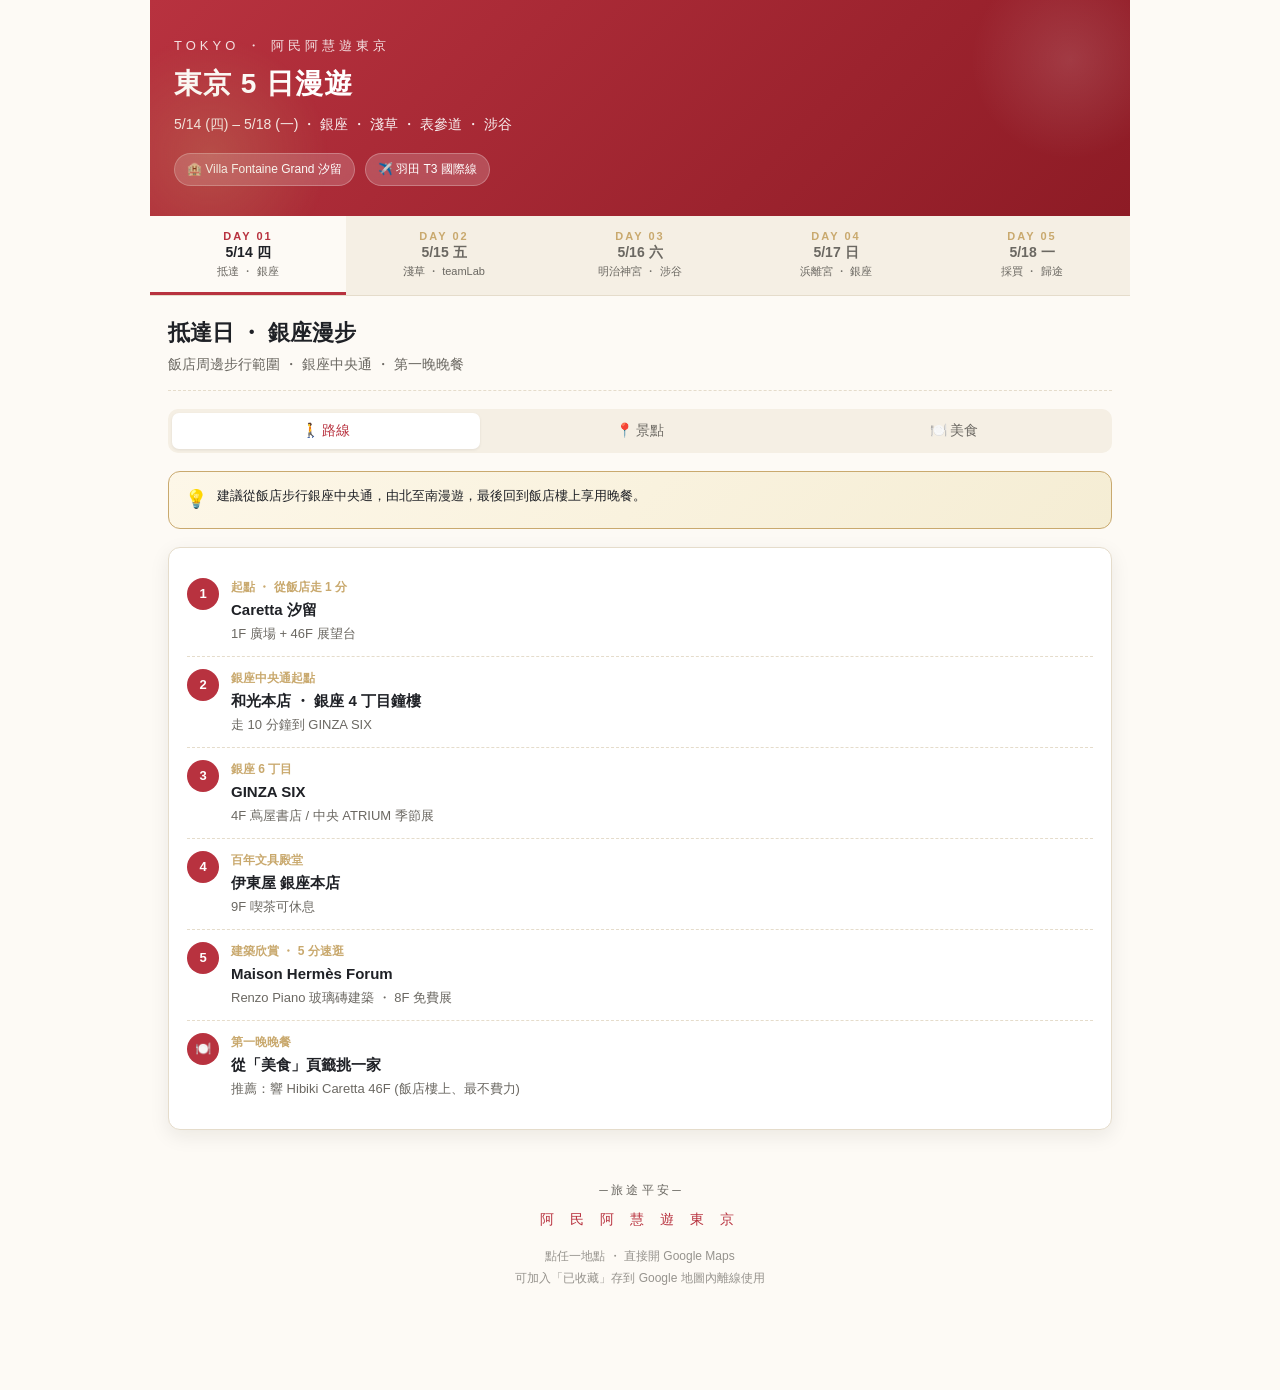
==== japan-trip/index.html @ 30ee436d "Add interactive Japan trip itinerary page Single-file HTML page for the 5/14–5/18 Tokyo trip: - Top-" ====
<!DOCTYPE html>
<html lang="zh-Hant">
<head>
<meta charset="UTF-8">
<meta name="viewport" content="width=device-width, initial-scale=1.0, viewport-fit=cover">
<meta name="theme-color" content="#b8323f">
<title>東京 5 日 ・ 阿民阿慧遊東京 (5/14 – 5/18)</title>
<style>
  :root {
    --red: #b8323f;
    --red-dark: #8d1b25;
    --gold: #c9a96e;
    --ink: #1f2126;
    --paper: #fdfaf5;
    --paper-2: #f5efe4;
    --line: #e5dccb;
    --muted: #6b6862;
    --shadow: 0 6px 20px rgba(30, 20, 10, 0.08);
    --shadow-hover: 0 12px 28px rgba(30, 20, 10, 0.14);
  }
  * { box-sizing: border-box; margin: 0; padding: 0; }
  html, body {
    font-family: -apple-system, BlinkMacSystemFont, "Noto Sans TC", "PingFang TC", "Microsoft JhengHei", sans-serif;
    background: var(--paper);
    color: var(--ink);
    line-height: 1.55;
    -webkit-font-smoothing: antialiased;
  }
  body {
    max-width: 980px;
    margin: 0 auto;
    padding-bottom: 80px;
  }

  /* ─── Hero ─── */
  .hero {
    background: linear-gradient(135deg, #b8323f 0%, #8d1b25 100%);
    color: white;
    padding: 36px 24px 30px;
    position: relative;
    overflow: hidden;
  }
  .hero::before {
    content: "";
    position: absolute;
    right: -40px; top: -40px;
    width: 200px; height: 200px;
    background: radial-gradient(circle, rgba(255,255,255,0.12), transparent 70%);
    border-radius: 50%;
  }
  .hero::after {
    content: "";
    position: absolute;
    left: -60px; bottom: -60px;
    width: 240px; height: 240px;
    background: radial-gradient(circle, rgba(201,169,110,0.25), transparent 70%);
    border-radius: 50%;
  }
  .hero-kicker {
    font-size: 13px;
    letter-spacing: 4px;
    opacity: 0.85;
    margin-bottom: 6px;
  }
  .hero h1 {
    font-size: 28px;
    font-weight: 700;
    letter-spacing: 1px;
    margin-bottom: 8px;
    position: relative;
  }
  .hero-sub {
    opacity: 0.92;
    font-size: 14px;
    position: relative;
  }
  .hero-meta {
    margin-top: 18px;
    display: flex;
    gap: 10px;
    flex-wrap: wrap;
    position: relative;
  }
  .hero-chip {
    background: rgba(255,255,255,0.18);
    backdrop-filter: blur(6px);
    border: 1px solid rgba(255,255,255,0.25);
    padding: 6px 12px;
    border-radius: 20px;
    font-size: 12px;
    display: inline-flex;
    align-items: center;
    gap: 6px;
    color: white;
    text-decoration: none;
    transition: background 0.2s;
  }
  .hero-chip:hover { background: rgba(255,255,255,0.28); }

  /* ─── Day tabs ─── */
  .day-tabs {
    display: flex;
    overflow-x: auto;
    background: var(--paper-2);
    border-bottom: 1px solid var(--line);
    position: sticky;
    top: 0;
    z-index: 50;
    scrollbar-width: none;
  }
  .day-tabs::-webkit-scrollbar { display: none; }
  .day-tab {
    flex: 1;
    min-width: 110px;
    padding: 14px 10px;
    background: transparent;
    border: none;
    border-bottom: 3px solid transparent;
    cursor: pointer;
    text-align: center;
    transition: background 0.15s;
    font-family: inherit;
    color: var(--muted);
  }
  .day-tab:hover { background: rgba(184, 50, 63, 0.05); }
  .day-tab.active {
    border-bottom-color: var(--red);
    background: var(--paper);
    color: var(--ink);
  }
  .day-tab-num {
    font-size: 11px;
    letter-spacing: 2px;
    color: var(--gold);
    font-weight: 600;
    margin-bottom: 2px;
  }
  .day-tab.active .day-tab-num { color: var(--red); }
  .day-tab-date {
    font-size: 14px;
    font-weight: 600;
    margin-bottom: 2px;
  }
  .day-tab-title {
    font-size: 11px;
    color: var(--muted);
    line-height: 1.3;
  }

  /* ─── Day panel ─── */
  .day-panel { display: none; padding: 20px 18px; }
  .day-panel.active { display: block; animation: fadeIn 0.3s ease; }
  @keyframes fadeIn { from { opacity: 0; transform: translateY(6px);} to { opacity: 1; transform: translateY(0);} }

  .day-header {
    margin-bottom: 18px;
    padding-bottom: 14px;
    border-bottom: 1px dashed var(--line);
  }
  .day-header h2 {
    font-size: 22px;
    margin-bottom: 4px;
  }
  .day-header-sub {
    color: var(--muted);
    font-size: 14px;
  }

  /* ─── Sub-tabs (category) ─── */
  .cat-tabs {
    display: flex;
    gap: 6px;
    margin-bottom: 18px;
    background: var(--paper-2);
    padding: 4px;
    border-radius: 10px;
  }
  .cat-tab {
    flex: 1;
    padding: 9px 8px;
    border: none;
    background: transparent;
    cursor: pointer;
    border-radius: 7px;
    font-family: inherit;
    font-size: 14px;
    font-weight: 500;
    color: var(--muted);
    transition: all 0.15s;
  }
  .cat-tab.active {
    background: white;
    color: var(--red);
    box-shadow: 0 1px 3px rgba(0,0,0,0.08);
  }
  .cat-panel { display: none; }
  .cat-panel.active { display: block; }

  /* ─── Cards grid ─── */
  .cards {
    display: grid;
    grid-template-columns: repeat(auto-fill, minmax(220px, 1fr));
    gap: 14px;
  }
  .card {
    background: white;
    border-radius: 12px;
    overflow: hidden;
    box-shadow: var(--shadow);
    text-decoration: none;
    color: inherit;
    display: flex;
    flex-direction: column;
    transition: transform 0.2s, box-shadow 0.2s;
    cursor: pointer;
    border: 1px solid var(--line);
  }
  .card:hover {
    transform: translateY(-3px);
    box-shadow: var(--shadow-hover);
  }
  .card-image {
    position: relative;
    height: 130px;
    display: flex;
    align-items: center;
    justify-content: center;
    overflow: hidden;
  }
  .card-image img {
    width: 100%;
    height: 100%;
    object-fit: cover;
    display: block;
  }
  .card-image .placeholder {
    position: absolute;
    inset: 0;
    display: flex;
    align-items: center;
    justify-content: center;
    font-size: 54px;
  }
  .card-emoji-overlay {
    position: absolute;
    top: 8px;
    right: 8px;
    background: rgba(255,255,255,0.9);
    backdrop-filter: blur(6px);
    border-radius: 999px;
    padding: 3px 9px;
    font-size: 11px;
    font-weight: 600;
    color: var(--ink);
    z-index: 2;
  }
  .card-body {
    padding: 12px 14px 14px;
    flex: 1;
    display: flex;
    flex-direction: column;
  }
  .card-title {
    font-size: 15px;
    font-weight: 600;
    margin-bottom: 4px;
    color: var(--ink);
    line-height: 1.35;
  }
  .card-desc {
    font-size: 12px;
    color: var(--muted);
    line-height: 1.45;
    flex: 1;
  }
  .card-meta {
    margin-top: 10px;
    display: flex;
    justify-content: space-between;
    align-items: center;
    font-size: 11px;
    color: var(--gold);
    font-weight: 600;
  }
  .card-price { color: var(--red); }
  .card-link {
    font-size: 11px;
    color: var(--muted);
  }

  /* gradient backgrounds for different types */
  .bg-shrine    { background: linear-gradient(135deg, #d99696, #b8323f); }
  .bg-shopping  { background: linear-gradient(135deg, #e8c8a0, #c9a96e); }
  .bg-view      { background: linear-gradient(135deg, #91b4d2, #5c7b9f); }
  .bg-art       { background: linear-gradient(135deg, #b8a5d2, #7c5fa5); }
  .bg-garden    { background: linear-gradient(135deg, #b3d49a, #6c9c4f); }
  .bg-sushi     { background: linear-gradient(135deg, #f5b8b8, #d96a6a); }
  .bg-yakiniku  { background: linear-gradient(135deg, #d49a7a, #a8593a); }
  .bg-noodle    { background: linear-gradient(135deg, #f0c870, #d39830); }
  .bg-dessert   { background: linear-gradient(135deg, #f5c6d8, #de6e92); }
  .bg-teppan    { background: linear-gradient(135deg, #b39884, #6e4d35); }
  .bg-tonkatsu  { background: linear-gradient(135deg, #e8c8a0, #b07d4a); }
  .bg-tendon    { background: linear-gradient(135deg, #f0c878, #c98a3a); }
  .bg-unagi     { background: linear-gradient(135deg, #d4a574, #8a5a2c); }
  .bg-yoshoku   { background: linear-gradient(135deg, #f0bfa0, #c98562); }
  .bg-station   { background: linear-gradient(135deg, #9fb8d4, #4c6d96); }
  .bg-watch     { background: linear-gradient(135deg, #d4d4d4, #888888); }
  .bg-default   { background: linear-gradient(135deg, #d4c4a8, #8a7a5a); }

  /* ─── Route timeline ─── */
  .route {
    background: white;
    border-radius: 12px;
    padding: 18px;
    border: 1px solid var(--line);
    box-shadow: var(--shadow);
  }
  .route-item {
    display: flex;
    gap: 12px;
    padding: 12px 0;
    border-bottom: 1px dashed var(--line);
  }
  .route-item:last-child { border-bottom: none; }
  .route-dot {
    flex-shrink: 0;
    width: 32px;
    height: 32px;
    background: var(--red);
    color: white;
    border-radius: 50%;
    display: flex;
    align-items: center;
    justify-content: center;
    font-weight: 600;
    font-size: 13px;
  }
  .route-content { flex: 1; }
  .route-time {
    font-size: 12px;
    color: var(--gold);
    font-weight: 600;
    margin-bottom: 2px;
  }
  .route-title {
    font-size: 15px;
    font-weight: 600;
    margin-bottom: 2px;
  }
  .route-desc {
    font-size: 13px;
    color: var(--muted);
  }
  .route-title a { color: var(--ink); text-decoration: none; }
  .route-title a:hover { color: var(--red); }

  /* ─── Info banner ─── */
  .info-banner {
    background: linear-gradient(135deg, #fdf7e8, #f5edd4);
    border: 1px solid var(--gold);
    border-radius: 12px;
    padding: 14px 16px;
    margin-bottom: 18px;
    font-size: 13px;
    color: var(--ink);
    display: flex;
    gap: 10px;
    align-items: flex-start;
  }
  .info-banner-icon {
    font-size: 18px;
    flex-shrink: 0;
  }
  .info-banner strong { color: var(--red-dark); }

  /* ─── Section heading ─── */
  .section-heading {
    font-size: 16px;
    color: var(--muted);
    margin-bottom: 12px;
    margin-top: 18px;
    padding-left: 10px;
    border-left: 3px solid var(--gold);
  }
  .section-heading:first-child { margin-top: 0; }

  /* ─── Footer ─── */
  footer {
    text-align: center;
    padding: 30px 20px 20px;
    color: var(--muted);
    font-size: 12px;
    line-height: 1.8;
  }
  footer .signature {
    color: var(--red);
    font-size: 14px;
    letter-spacing: 6px;
    margin-top: 6px;
  }

  /* ─── Mobile ─── */
  @media (max-width: 480px) {
    .hero { padding: 28px 18px 24px; }
    .hero h1 { font-size: 22px; }
    .day-tab { min-width: 88px; padding: 12px 6px; }
    .day-tab-date { font-size: 13px; }
    .day-tab-title { font-size: 10px; }
    .cards { grid-template-columns: repeat(auto-fill, minmax(155px, 1fr)); gap: 10px; }
    .card-image { height: 100px; }
    .card-image .placeholder { font-size: 40px; }
    .card-body { padding: 10px 12px 12px; }
    .card-title { font-size: 14px; }
    .day-panel { padding: 16px 12px; }
  }
</style>
</head>
<body>

<!-- Hero -->
<header class="hero">
  <div class="hero-kicker">TOKYO ・ 阿民阿慧遊東京</div>
  <h1>東京 5 日漫遊</h1>
  <div class="hero-sub">5/14 (四) – 5/18 (一) ・ 銀座 ・ 淺草 ・ 表參道 ・ 涉谷</div>
  <div class="hero-meta">
    <a class="hero-chip" target="_blank" rel="noopener"
       href="https://www.google.com/maps/search/?api=1&query=Villa+Fontaine+Grand+%E6%9D%B1%E4%BA%AC%E6%B1%90%E7%95%99+%E6%B8%AF%E5%8C%BA%E6%9D%B1%E6%96%B0%E6%A9%8B1-9-2">
      🏨 Villa Fontaine Grand 汐留
    </a>
    <a class="hero-chip" target="_blank" rel="noopener"
       href="https://www.google.com/maps/search/?api=1&query=%E7%BE%BD%E7%94%B0%E7%A9%BA%E6%B8%AF+%E7%AC%AC3%E3%82%BF%E3%83%BC%E3%83%9F%E3%83%8A%E3%83%AB+%E5%9B%BD%E9%9A%9B%E7%B7%9A">
      ✈️ 羽田 T3 國際線
    </a>
  </div>
</header>

<!-- Day Tabs -->
<nav class="day-tabs" role="tablist" id="dayTabs">
  <button class="day-tab active" data-day="1" role="tab">
    <div class="day-tab-num">DAY 01</div>
    <div class="day-tab-date">5/14 四</div>
    <div class="day-tab-title">抵達 ・ 銀座</div>
  </button>
  <button class="day-tab" data-day="2" role="tab">
    <div class="day-tab-num">DAY 02</div>
    <div class="day-tab-date">5/15 五</div>
    <div class="day-tab-title">淺草 ・ teamLab</div>
  </button>
  <button class="day-tab" data-day="3" role="tab">
    <div class="day-tab-num">DAY 03</div>
    <div class="day-tab-date">5/16 六</div>
    <div class="day-tab-title">明治神宮 ・ 涉谷</div>
  </button>
  <button class="day-tab" data-day="4" role="tab">
    <div class="day-tab-num">DAY 04</div>
    <div class="day-tab-date">5/17 日</div>
    <div class="day-tab-title">浜離宮 ・ 銀座</div>
  </button>
  <button class="day-tab" data-day="5" role="tab">
    <div class="day-tab-num">DAY 05</div>
    <div class="day-tab-date">5/18 一</div>
    <div class="day-tab-title">採買 ・ 歸途</div>
  </button>
</nav>

<!-- ═════════════ DAY 1 ═════════════ -->
<section class="day-panel active" data-day="1">
  <div class="day-header">
    <h2>抵達日 ・ 銀座漫步</h2>
    <div class="day-header-sub">飯店周邊步行範圍 ・ 銀座中央通 ・ 第一晚晚餐</div>
  </div>

  <div class="cat-tabs" role="tablist">
    <button class="cat-tab active" data-cat="route">🚶 路線</button>
    <button class="cat-tab" data-cat="spot">📍 景點</button>
    <button class="cat-tab" data-cat="food">🍽️ 美食</button>
  </div>

  <!-- Day 1 Route -->
  <div class="cat-panel active" data-cat="route">
    <div class="info-banner">
      <span class="info-banner-icon">💡</span>
      <div>建議從飯店步行銀座中央通，由北至南漫遊，最後回到飯店樓上享用晚餐。</div>
    </div>
    <div class="route">
      <div class="route-item">
        <div class="route-dot">1</div>
        <div class="route-content">
          <div class="route-time">起點 ・ 從飯店走 1 分</div>
          <div class="route-title"><a target="_blank" href="https://www.google.com/maps/search/?api=1&query=%E3%82%AB%E3%83%AC%E3%83%83%E3%82%BF%E6%B1%90%E7%95%99+Caretta+Shiodome">Caretta 汐留</a></div>
          <div class="route-desc">1F 廣場 + 46F 展望台</div>
        </div>
      </div>
      <div class="route-item">
        <div class="route-dot">2</div>
        <div class="route-content">
          <div class="route-time">銀座中央通起點</div>
          <div class="route-title"><a target="_blank" href="https://www.google.com/maps/search/?api=1&query=%E9%8A%80%E5%BA%A7%E4%B8%AD%E5%A4%AE%E9%80%9A%E3%82%8A+%E5%92%8C%E5%85%89%E6%9C%AC%E5%BA%97">和光本店 ・ 銀座 4 丁目鐘樓</a></div>
          <div class="route-desc">走 10 分鐘到 GINZA SIX</div>
        </div>
      </div>
      <div class="route-item">
        <div class="route-dot">3</div>
        <div class="route-content">
          <div class="route-time">銀座 6 丁目</div>
          <div class="route-title"><a target="_blank" href="https://www.google.com/maps/search/?api=1&query=GINZA+SIX">GINZA SIX</a></div>
          <div class="route-desc">4F 蔦屋書店 / 中央 ATRIUM 季節展</div>
        </div>
      </div>
      <div class="route-item">
        <div class="route-dot">4</div>
        <div class="route-content">
          <div class="route-time">百年文具殿堂</div>
          <div class="route-title"><a target="_blank" href="https://www.google.com/maps/search/?api=1&query=%E4%BC%8A%E6%9D%B1%E5%B1%8B+%E9%8A%80%E5%BA%A7%E6%9C%AC%E5%BA%97+G.Itoya">伊東屋 銀座本店</a></div>
          <div class="route-desc">9F 喫茶可休息</div>
        </div>
      </div>
      <div class="route-item">
        <div class="route-dot">5</div>
        <div class="route-content">
          <div class="route-time">建築欣賞 ・ 5 分速逛</div>
          <div class="route-title"><a target="_blank" href="https://www.google.com/maps/search/?api=1&query=%E9%8A%80%E5%BA%A7+%E3%83%A1%E3%82%BE%E3%83%B3%E3%82%A8%E3%83%AB%E3%83%A1%E3%82%B9">Maison Hermès Forum</a></div>
          <div class="route-desc">Renzo Piano 玻璃磚建築 ・ 8F 免費展</div>
        </div>
      </div>
      <div class="route-item">
        <div class="route-dot">🍽️</div>
        <div class="route-content">
          <div class="route-time">第一晚晚餐</div>
          <div class="route-title">從「美食」頁籤挑一家</div>
          <div class="route-desc">推薦：響 Hibiki Caretta 46F (飯店樓上、最不費力)</div>
        </div>
      </div>
    </div>
  </div>

  <!-- Day 1 Spots -->
  <div class="cat-panel" data-cat="spot">
    <div class="cards">
      <a class="card" target="_blank" rel="noopener" href="https://www.google.com/maps/search/?api=1&query=%E3%82%AB%E3%83%AC%E3%83%83%E3%82%BF%E6%B1%90%E7%95%99+Caretta+Shiodome">
        <div class="card-image bg-view">
          <div class="placeholder">🏙️</div>
          <span class="card-emoji-overlay">展望</span>
        </div>
        <div class="card-body">
          <div class="card-title">Caretta 汐留</div>
          <div class="card-desc">1F 廣場 + 46F 免費展望台，可眺望東京塔、彩虹大橋。</div>
          <div class="card-meta"><span>從飯店走 1 分</span><span class="card-link">看地圖 →</span></div>
        </div>
      </a>
      <a class="card" target="_blank" rel="noopener" href="https://www.google.com/maps/search/?api=1&query=%E9%8A%80%E5%BA%A7%E4%B8%AD%E5%A4%AE%E9%80%9A%E3%82%8A+%E5%92%8C%E5%85%89%E6%9C%AC%E5%BA%97">
        <div class="card-image bg-shopping">
          <div class="placeholder">🕰️</div>
          <span class="card-emoji-overlay">地標</span>
        </div>
        <div class="card-body">
          <div class="card-title">和光本店</div>
          <div class="card-desc">銀座 4 丁目鐘樓，銀座中央通的起點地標。</div>
          <div class="card-meta"><span>銀座中央通起點</span><span class="card-link">看地圖 →</span></div>
        </div>
      </a>
      <a class="card" target="_blank" rel="noopener" href="https://www.google.com/maps/search/?api=1&query=GINZA+SIX">
        <div class="card-image bg-shopping">
          <div class="placeholder">🛍️</div>
          <span class="card-emoji-overlay">百貨</span>
        </div>
        <div class="card-body">
          <div class="card-title">GINZA SIX</div>
          <div class="card-desc">4F 蔦屋書店、中央 ATRIUM 季節裝置藝術。</div>
          <div class="card-meta"><span>銀座 6 丁目</span><span class="card-link">看地圖 →</span></div>
        </div>
      </a>
      <a class="card" target="_blank" rel="noopener" href="https://www.google.com/maps/search/?api=1&query=%E4%BC%8A%E6%9D%B1%E5%B1%8B+%E9%8A%80%E5%BA%A7%E6%9C%AC%E5%BA%97+G.Itoya">
        <div class="card-image bg-art">
          <div class="placeholder">✒️</div>
          <span class="card-emoji-overlay">文具</span>
        </div>
        <div class="card-body">
          <div class="card-title">伊東屋 銀座本店</div>
          <div class="card-desc">百年文具殿堂，9F 喫茶可休息。</div>
          <div class="card-meta"><span>銀座中央通</span><span class="card-link">看地圖 →</span></div>
        </div>
      </a>
      <a class="card" target="_blank" rel="noopener" href="https://www.google.com/maps/search/?api=1&query=%E9%8A%80%E5%BA%A7+%E3%83%A1%E3%82%BE%E3%83%B3%E3%82%A8%E3%83%AB%E3%83%A1%E3%82%B9">
        <div class="card-image bg-art">
          <div class="placeholder">🏛️</div>
          <span class="card-emoji-overlay">建築</span>
        </div>
        <div class="card-body">
          <div class="card-title">Maison Hermès Forum</div>
          <div class="card-desc">Renzo Piano 玻璃磚建築，8F 有免費藝術展。</div>
          <div class="card-meta"><span>5 分速逛</span><span class="card-link">看地圖 →</span></div>
        </div>
      </a>
    </div>
  </div>

  <!-- Day 1 Food -->
  <div class="cat-panel" data-cat="food">
    <div class="info-banner">
      <span class="info-banner-icon">🍴</span>
      <div>第一晚晚餐推薦 ・ 都在飯店步行 10 分鐘內 ・ 久兵衛、うかい亭等高級店建議提前訂位</div>
    </div>
    <div class="cards">
      <a class="card" target="_blank" rel="noopener" href="https://www.google.com/maps/search/?api=1&query=%E9%8A%80%E5%BA%A7+%E4%B9%85%E5%85%B5%E8%A1%9B+%E6%9C%AC%E5%BA%97">
        <div class="card-image bg-sushi">
          <div class="placeholder">🍣</div>
          <span class="card-emoji-overlay">壽司</span>
        </div>
        <div class="card-body">
          <div class="card-title">銀座 久兵衛 本店</div>
          <div class="card-desc">江戶前壽司殿堂，建議訂位。</div>
          <div class="card-meta"><span class="card-price">¥10,000</span><span class="card-link">走 12 分</span></div>
        </div>
      </a>
      <a class="card" target="_blank" rel="noopener" href="https://www.google.com/maps/search/?api=1&query=%E7%85%89%E7%93%A6%E4%BA%AD+%E9%8A%80%E5%BA%A7">
        <div class="card-image bg-yoshoku">
          <div class="placeholder">🍳</div>
          <span class="card-emoji-overlay">洋食</span>
        </div>
        <div class="card-body">
          <div class="card-title">煉瓦亭</div>
          <div class="card-desc">1895 創業，蛋包飯元祖店。</div>
          <div class="card-meta"><span class="card-price">¥2,500</span><span class="card-link">走 12 分</span></div>
        </div>
      </a>
      <a class="card" target="_blank" rel="noopener" href="https://www.google.com/maps/search/?api=1&query=%E8%B3%87%E7%94%9F%E5%A0%82%E3%83%91%E3%83%BC%E3%83%A9%E3%83%BC+%E9%8A%80%E5%BA%A7%E6%9C%AC%E5%BA%97">
        <div class="card-image bg-yoshoku">
          <div class="placeholder">🍛</div>
          <span class="card-emoji-overlay">洋食</span>
        </div>
        <div class="card-body">
          <div class="card-title">資生堂 Parlour 銀座本店</div>
          <div class="card-desc">老舗洋食 ・ 蛋包飯、咖哩飯。</div>
          <div class="card-meta"><span class="card-price">¥4,000</span><span class="card-link">走 10 分</span></div>
        </div>
      </a>
      <a class="card" target="_blank" rel="noopener" href="https://www.google.com/maps/search/?api=1&query=%E9%8A%80%E5%BA%A7+%E9%B0%BB+%E3%81%AF%E3%81%97%E6%9C%AC">
        <div class="card-image bg-unagi">
          <div class="placeholder">🍱</div>
          <span class="card-emoji-overlay">鰻魚</span>
        </div>
        <div class="card-body">
          <div class="card-title">銀座 鰻 はし本</div>
          <div class="card-desc">鰻魚飯老店。</div>
          <div class="card-meta"><span class="card-price">¥4,500</span><span class="card-link">走 10 分</span></div>
        </div>
      </a>
      <a class="card" target="_blank" rel="noopener" href="https://www.google.com/maps/search/?api=1&query=%E9%9F%BF+%E3%82%AB%E3%83%AC%E3%83%83%E3%82%BF%E6%B1%90%E7%95%99+Hibiki+Caretta">
        <div class="card-image bg-view">
          <div class="placeholder">🌆</div>
          <span class="card-emoji-overlay">景觀</span>
        </div>
        <div class="card-body">
          <div class="card-title">響 Hibiki Caretta 46F</div>
          <div class="card-desc">東京塔景觀和食 ・ 飯店樓上，最不費力。</div>
          <div class="card-meta"><span class="card-price">¥4,500</span><span class="card-link">飯店樓上</span></div>
        </div>
      </a>
    </div>
  </div>
</section>

<!-- ═════════════ DAY 2 ═════════════ -->
<section class="day-panel" data-day="2">
  <div class="day-header">
    <h2>淺草寺 + 三社祭大行列 + teamLab</h2>
    <div class="day-header-sub">上午淺草 ・ 13:00–15:30 三社祭 ・ 18:30 teamLab Planets</div>
  </div>

  <div class="cat-tabs" role="tablist">
    <button class="cat-tab active" data-cat="route">🚶 路線</button>
    <button class="cat-tab" data-cat="spot">📍 景點</button>
    <button class="cat-tab" data-cat="food">🍽️ 美食</button>
  </div>

  <div class="cat-panel active" data-cat="route">
    <div class="info-banner">
      <span class="info-banner-icon">🎌</span>
      <div><strong>三社祭時程：</strong>13:00 起點浅草見附跡 → 13:30 雷門 → 15:30 本堂前抵達儀式。請先卡好位置！</div>
    </div>
    <div class="route">
      <div class="route-item"><div class="route-dot">上</div><div class="route-content">
        <div class="route-time">上午 ・ 淺草站走 5 分</div>
        <div class="route-title"><a target="_blank" href="https://www.google.com/maps/search/?api=1&query=%E9%9B%B7%E9%96%80+%E6%B5%85%E8%8D%89">雷門</a> → <a target="_blank" href="https://www.google.com/maps/search/?api=1&query=%E4%BB%B2%E8%A6%8B%E4%B8%96%E9%80%9A+%E6%B5%85%E8%8D%89">仲見世通</a> → <a target="_blank" href="https://www.google.com/maps/search/?api=1&query=%E6%B5%85%E8%8D%89%E5%AF%BA+%E6%9C%AC%E5%A0%82">淺草寺 本堂</a> → <a target="_blank" href="https://www.google.com/maps/search/?api=1&query=%E6%B5%85%E8%8D%89%E7%A5%9E%E7%A4%BE+%E4%B8%89%E7%A4%BE%E6%A7%98">浅草神社</a></div>
        <div class="route-desc">參道商店街 250m，628 年創建的淺草寺。</div>
      </div></div>
      <div class="route-item"><div class="route-dot">午</div><div class="route-content">
        <div class="route-time">12:00 ・ 淺草老舖午餐</div>
        <div class="route-title">挑一家淺草老店</div>
        <div class="route-desc">大黒家天麩羅 / 駒形どぜう / 淺草今半 別館 (見「美食」頁籤)</div>
      </div></div>
      <div class="route-item"><div class="route-dot">13</div><div class="route-content">
        <div class="route-time">13:00 大行列出發</div>
        <div class="route-title"><a target="_blank" href="https://www.google.com/maps/search/?api=1&query=%E6%B5%85%E8%8D%89%E8%A6%8B%E9%99%84%E8%B7%A1+%E5%8F%B0%E6%9D%B1%E5%8C%BA">浅草見附跡 (起點)</a></div>
        <div class="route-desc">13:30 約經過雷門 (最佳觀賞點 1)</div>
      </div></div>
      <div class="route-item"><div class="route-dot">15</div><div class="route-content">
        <div class="route-time">15:30 抵達儀式</div>
        <div class="route-title"><a target="_blank" href="https://www.google.com/maps/search/?api=1&query=%E6%B5%85%E8%8D%89%E5%AF%BA+%E6%9C%AC%E5%A0%82%E5%89%8D">本堂前 (最佳觀賞點 2)</a></div>
        <div class="route-desc">行列到達淺草寺本堂前的儀式。</div>
      </div></div>
      <div class="route-item"><div class="route-dot">夜</div><div class="route-content">
        <div class="route-time">晚上 ・ 飯店走 3 分</div>
        <div class="route-title"><a target="_blank" href="https://www.google.com/maps/search/?api=1&query=%E3%82%86%E3%82%8A%E3%81%8B%E3%82%82%E3%82%81+%E6%B1%90%E7%95%99%E9%A7%85">ゆりかもめ汐留駅</a> → <a target="_blank" href="https://www.google.com/maps/search/?api=1&query=teamLab+Planets+TOKYO+%E8%B1%8A%E6%B4%B2">teamLab Planets TOKYO</a></div>
        <div class="route-desc">18:30 入場 ・ 新豊洲駅 1 分</div>
      </div></div>
    </div>
  </div>

  <div class="cat-panel" data-cat="spot">
    <div class="cards">
      <a class="card" target="_blank" rel="noopener" href="https://www.google.com/maps/search/?api=1&query=%E9%9B%B7%E9%96%80+%E6%B5%85%E8%8D%89">
        <div class="card-image bg-shrine"><div class="placeholder">⛩️</div><span class="card-emoji-overlay">地標</span></div>
        <div class="card-body">
          <div class="card-title">雷門</div>
          <div class="card-desc">淺草地標、三社祭大行列必經點。</div>
          <div class="card-meta"><span>淺草站 5 分</span><span class="card-link">看地圖 →</span></div>
        </div>
      </a>
      <a class="card" target="_blank" rel="noopener" href="https://www.google.com/maps/search/?api=1&query=%E4%BB%B2%E8%A6%8B%E4%B8%96%E9%80%9A+%E6%B5%85%E8%8D%89">
        <div class="card-image bg-shopping"><div class="placeholder">🏮</div><span class="card-emoji-overlay">商店街</span></div>
        <div class="card-body">
          <div class="card-title">仲見世通</div>
          <div class="card-desc">雷門到寶藏門 250m 參道商店街。</div>
          <div class="card-meta"><span>淺草老街</span><span class="card-link">看地圖 →</span></div>
        </div>
      </a>
      <a class="card" target="_blank" rel="noopener" href="https://www.google.com/maps/search/?api=1&query=%E6%B5%85%E8%8D%89%E5%AF%BA+%E6%9C%AC%E5%A0%82">
        <div class="card-image bg-shrine"><div class="placeholder">🛕</div><span class="card-emoji-overlay">寺廟</span></div>
        <div class="card-body">
          <div class="card-title">淺草寺 本堂</div>
          <div class="card-desc">628 年創建，東京最古老寺院。</div>
          <div class="card-meta"><span>淺草</span><span class="card-link">看地圖 →</span></div>
        </div>
      </a>
      <a class="card" target="_blank" rel="noopener" href="https://www.google.com/maps/search/?api=1&query=%E6%B5%85%E8%8D%89%E7%A5%9E%E7%A4%BE+%E4%B8%89%E7%A4%BE%E6%A7%98">
        <div class="card-image bg-shrine"><div class="placeholder">⛩️</div><span class="card-emoji-overlay">神社</span></div>
        <div class="card-body">
          <div class="card-title">浅草神社</div>
          <div class="card-desc">三社祭主辦地，在本堂東側 30m。</div>
          <div class="card-meta"><span>本堂東側</span><span class="card-link">看地圖 →</span></div>
        </div>
      </a>
      <a class="card" target="_blank" rel="noopener" href="https://www.google.com/maps/search/?api=1&query=teamLab+Planets+TOKYO+%E8%B1%8A%E6%B4%B2">
        <div class="card-image bg-art"><div class="placeholder">🌌</div><span class="card-emoji-overlay">藝術</span></div>
        <div class="card-body">
          <div class="card-title">teamLab Planets TOKYO</div>
          <div class="card-desc">沉浸式數位藝術。18:30 入場。</div>
          <div class="card-meta"><span>新豊洲駅 1 分</span><span class="card-link">看地圖 →</span></div>
        </div>
      </a>
    </div>
  </div>

  <div class="cat-panel" data-cat="food">
    <div class="cards">
      <a class="card" target="_blank" rel="noopener" href="https://www.google.com/maps/search/?api=1&query=%E5%A4%A7%E9%BB%92%E5%AE%B6%E5%A4%A9%E9%BA%A9%E7%BE%85+%E6%B5%85%E8%8D%89">
        <div class="card-image bg-tendon"><div class="placeholder">🍤</div><span class="card-emoji-overlay">天丼</span></div>
        <div class="card-body">
          <div class="card-title">大黒家天麩羅</div>
          <div class="card-desc">1887 年創業，黑色醬汁招牌天丼。不訂位。</div>
          <div class="card-meta"><span>淺草老舖</span><span class="card-link">看地圖 →</span></div>
        </div>
      </a>
      <a class="card" target="_blank" rel="noopener" href="https://www.google.com/maps/search/?api=1&query=%E9%A7%92%E5%BD%A2%E3%81%A9%E3%81%9C%E3%81%86+%E6%B5%85%E8%8D%89">
        <div class="card-image bg-unagi"><div class="placeholder">🍲</div><span class="card-emoji-overlay">泥鰍鍋</span></div>
        <div class="card-body">
          <div class="card-title">駒形どぜう</div>
          <div class="card-desc">1801 年泥鰍鍋老店，榻榻米座位。</div>
          <div class="card-meta"><span>03-3842-4001</span><span class="card-link">看地圖 →</span></div>
        </div>
      </a>
      <a class="card" target="_blank" rel="noopener" href="https://www.google.com/maps/search/?api=1&query=%E6%B5%85%E8%8D%89%E4%BB%8A%E5%8D%8A+%E5%88%A5%E9%A4%A8">
        <div class="card-image bg-yakiniku"><div class="placeholder">🥩</div><span class="card-emoji-overlay">壽喜燒</span></div>
        <div class="card-body">
          <div class="card-title">淺草今半 別館</div>
          <div class="card-desc">1895 創業，老舗壽喜燒。建議訂位。</div>
          <div class="card-meta"><span>03-3841-1114</span><span class="card-link">看地圖 →</span></div>
        </div>
      </a>
      <a class="card" target="_blank" rel="noopener" href="https://www.google.com/maps/search/?api=1&query=%E9%8A%80%E5%BA%A7+%E7%AF%9D+%E6%9C%AC%E5%BA%97">
        <div class="card-image bg-noodle"><div class="placeholder">🍜</div><span class="card-emoji-overlay">拉麵</span></div>
        <div class="card-body">
          <div class="card-title">銀座 篝</div>
          <div class="card-desc">米其林必比登推介 ・ 雞白湯拉麵。回程拉麵首選。</div>
          <div class="card-meta"><span class="card-price">¥1,500</span><span class="card-link">看地圖 →</span></div>
        </div>
      </a>
    </div>
  </div>
</section>

<!-- ═════════════ DAY 3 ═════════════ -->
<section class="day-panel" data-day="3">
  <div class="day-header">
    <h2>明治神宮 + 表參道 + 涉谷</h2>
    <div class="day-header-sub">上午神宮森林散步 ・ 表參道午餐 ・ 涉谷十字路口 ・ 燒肉晚餐</div>
  </div>

  <div class="cat-tabs" role="tablist">
    <button class="cat-tab active" data-cat="route">🚶 路線</button>
    <button class="cat-tab" data-cat="spot">📍 景點</button>
    <button class="cat-tab" data-cat="food">🍽️ 美食</button>
  </div>

  <div class="cat-panel active" data-cat="route">
    <div class="route">
      <div class="route-item"><div class="route-dot">上</div><div class="route-content">
        <div class="route-time">上午 ・ 原宿駅 2 分</div>
        <div class="route-title"><a target="_blank" href="https://www.google.com/maps/search/?api=1&query=%E6%98%8E%E6%B2%BB%E7%A5%9E%E5%AE%AE+%E5%8E%9F%E5%AE%BF%E5%8F%A3">明治神宮 原宿口</a> → <a target="_blank" href="https://www.google.com/maps/search/?api=1&query=%E6%98%8E%E6%B2%BB%E7%A5%9E%E5%AE%AE+%E5%BE%A1%E6%9C%AC%E6%AE%BF">御本殿</a></div>
        <div class="route-desc">北參道入口，走 10 分到本殿。</div>
      </div></div>
      <div class="route-item"><div class="route-dot">午</div><div class="route-content">
        <div class="route-time">午餐 ・ 表參道散步</div>
        <div class="route-title">炸豬排或抹茶聖代</div>
        <div class="route-desc">まい泉 青山本店 / 茶寮 都路里 / 虎屋 (見「美食」頁籤)</div>
      </div></div>
      <div class="route-item"><div class="route-dot">下</div><div class="route-content">
        <div class="route-time">下午 ・ 青山 → 表參道</div>
        <div class="route-title"><a target="_blank" href="https://www.google.com/maps/search/?api=1&query=AMORE+Vintage+%E9%9D%92%E5%B1%B1">AMORE 青山店</a> → <a target="_blank" href="https://www.google.com/maps/search/?api=1&query=%E6%A0%B9%E6%B4%A5%E7%BE%8E%E8%A1%93%E9%A4%A8">根津美術館</a></div>
        <div class="route-desc">亞洲最大 Vintage CHANEL → 隈研吾建築美術館。</div>
      </div></div>
      <div class="route-item"><div class="route-dot">傍</div><div class="route-content">
        <div class="route-time">傍晚 ・ 涉谷</div>
        <div class="route-title"><a target="_blank" href="https://www.google.com/maps/search/?api=1&query=%E5%BF%A0%E7%8A%AC%E3%83%8F%E3%83%81%E5%85%AC%E5%83%8F+%E6%B8%8B%E8%B0%B7">忠犬八公像</a> → <a target="_blank" href="https://www.google.com/maps/search/?api=1&query=%E6%B8%8B%E8%B0%B7%E3%82%B9%E3%82%AF%E3%83%A9%E3%83%B3%E3%83%96%E3%83%AB%E4%BA%A4%E5%B7%AE%E7%82%B9">涉谷十字路口</a></div>
        <div class="route-desc">最佳俯視角度：MAGNET 7F。</div>
      </div></div>
      <div class="route-item"><div class="route-dot">夜</div><div class="route-content">
        <div class="route-time">晚餐 ・ 涉谷燒肉</div>
        <div class="route-title">USHIHACHI / トラジ</div>
        <div class="route-desc">必訂位 ¥6,000–8,000</div>
      </div></div>
    </div>
  </div>

  <div class="cat-panel" data-cat="spot">
    <div class="cards">
      <a class="card" target="_blank" rel="noopener" href="https://www.google.com/maps/search/?api=1&query=%E6%98%8E%E6%B2%BB%E7%A5%9E%E5%AE%AE+%E5%8E%9F%E5%AE%BF%E5%8F%A3">
        <div class="card-image bg-shrine"><div class="placeholder">🌳</div><span class="card-emoji-overlay">入口</span></div>
        <div class="card-body">
          <div class="card-title">明治神宮 原宿口</div>
          <div class="card-desc">北參道入口，原宿駅 2 分。</div>
          <div class="card-meta"><span>森林參道</span><span class="card-link">看地圖 →</span></div>
        </div>
      </a>
      <a class="card" target="_blank" rel="noopener" href="https://www.google.com/maps/search/?api=1&query=%E6%98%8E%E6%B2%BB%E7%A5%9E%E5%AE%AE+%E5%BE%A1%E6%9C%AC%E6%AE%BF">
        <div class="card-image bg-shrine"><div class="placeholder">⛩️</div><span class="card-emoji-overlay">本殿</span></div>
        <div class="card-body">
          <div class="card-title">明治神宮 御本殿</div>
          <div class="card-desc">參道走 10 分。明治天皇祭祀地。</div>
          <div class="card-meta"><span>森林深處</span><span class="card-link">看地圖 →</span></div>
        </div>
      </a>
      <a class="card" target="_blank" rel="noopener" href="https://www.google.com/maps/search/?api=1&query=AMORE+Vintage+%E9%9D%92%E5%B1%B1">
        <div class="card-image bg-shopping"><div class="placeholder">👜</div><span class="card-emoji-overlay">Vintage</span></div>
        <div class="card-body">
          <div class="card-title">AMORE 青山店</div>
          <div class="card-desc">亞洲最大 Vintage CHANEL 選物店。</div>
          <div class="card-meta"><span>青山</span><span class="card-link">看地圖 →</span></div>
        </div>
      </a>
      <a class="card" target="_blank" rel="noopener" href="https://www.google.com/maps/search/?api=1&query=%E6%A0%B9%E6%B4%A5%E7%BE%8E%E8%A1%93%E9%A4%A8">
        <div class="card-image bg-art"><div class="placeholder">🖼️</div><span class="card-emoji-overlay">美術館</span></div>
        <div class="card-body">
          <div class="card-title">根津美術館</div>
          <div class="card-desc">隈研吾建築、日本古美術 + 庭園。</div>
          <div class="card-meta"><span class="card-price">¥1,500</span><span class="card-link">表參道 8 分</span></div>
        </div>
      </a>
      <a class="card" target="_blank" rel="noopener" href="https://www.google.com/maps/search/?api=1&query=%E5%BF%A0%E7%8A%AC%E3%83%8F%E3%83%81%E5%85%AC%E5%83%8F+%E6%B8%8B%E8%B0%B7">
        <div class="card-image bg-shopping"><div class="placeholder">🐕</div><span class="card-emoji-overlay">地標</span></div>
        <div class="card-body">
          <div class="card-title">忠犬八公像</div>
          <div class="card-desc">涉谷駅前必拍打卡。</div>
          <div class="card-meta"><span>涉谷駅</span><span class="card-link">看地圖 →</span></div>
        </div>
      </a>
      <a class="card" target="_blank" rel="noopener" href="https://www.google.com/maps/search/?api=1&query=%E6%B8%8B%E8%B0%B7%E3%82%B9%E3%82%AF%E3%83%A9%E3%83%B3%E3%83%96%E3%83%AB%E4%BA%A4%E5%B7%AE%E7%82%B9">
        <div class="card-image bg-view"><div class="placeholder">🚦</div><span class="card-emoji-overlay">地標</span></div>
        <div class="card-body">
          <div class="card-title">涉谷十字路口</div>
          <div class="card-desc">世界最大行人交叉。俯視點：MAGNET 7F。</div>
          <div class="card-meta"><span>涉谷</span><span class="card-link">看地圖 →</span></div>
        </div>
      </a>
    </div>
  </div>

  <div class="cat-panel" data-cat="food">
    <div class="section-heading">表參道・青山 ・ 午餐 / 下午茶</div>
    <div class="cards">
      <a class="card" target="_blank" rel="noopener" href="https://www.google.com/maps/search/?api=1&query=%E3%81%BE%E3%81%84%E6%B3%89+%E9%9D%92%E5%B1%B1%E6%9C%AC%E5%BA%97">
        <div class="card-image bg-tonkatsu"><div class="placeholder">🥩</div><span class="card-emoji-overlay">炸豬排</span></div>
        <div class="card-body">
          <div class="card-title">まい泉 青山本店</div>
          <div class="card-desc">1965 創業炸豬排名店，肉質柔軟。</div>
          <div class="card-meta"><span class="card-price">¥1,800</span><span class="card-link">看地圖 →</span></div>
        </div>
      </a>
      <a class="card" target="_blank" rel="noopener" href="https://www.google.com/maps/search/?api=1&query=%E8%8C%B6%E5%AF%AE%E9%83%BD%E8%B7%AF%E9%87%8C+%E8%A1%A8%E5%8F%82%E9%81%93">
        <div class="card-image bg-dessert"><div class="placeholder">🍵</div><span class="card-emoji-overlay">抹茶</span></div>
        <div class="card-body">
          <div class="card-title">茶寮 都路里 表參道</div>
          <div class="card-desc">京都抹茶聖代名店。</div>
          <div class="card-meta"><span>抹茶</span><span class="card-link">看地圖 →</span></div>
        </div>
      </a>
      <a class="card" target="_blank" rel="noopener" href="https://www.google.com/maps/search/?api=1&query=%E3%81%A8%E3%82%89%E3%82%84+%E8%B5%A4%E5%9D%82%E5%BA%97">
        <div class="card-image bg-dessert"><div class="placeholder">🍡</div><span class="card-emoji-overlay">和菓子</span></div>
        <div class="card-body">
          <div class="card-title">虎屋 Toraya 赤坂店</div>
          <div class="card-desc">500 年和菓子老舖。</div>
          <div class="card-meta"><span>赤坂</span><span class="card-link">看地圖 →</span></div>
        </div>
      </a>
    </div>

    <div class="section-heading">涉谷 ・ 燒肉晚餐 (必訂位)</div>
    <div class="cards">
      <a class="card" target="_blank" rel="noopener" href="https://www.google.com/maps/search/?api=1&query=%E7%84%BC%E8%82%89+USHIHACHI+%E6%B8%8B%E8%B0%B7">
        <div class="card-image bg-yakiniku"><div class="placeholder">🥩</div><span class="card-emoji-overlay">燒肉</span></div>
        <div class="card-body">
          <div class="card-title">焼肉 USHIHACHI 渋谷店</div>
          <div class="card-desc">高品質和牛燒肉。必訂位。</div>
          <div class="card-meta"><span class="card-price">¥6,000–8,000</span><span class="card-link">看地圖 →</span></div>
        </div>
      </a>
      <a class="card" target="_blank" rel="noopener" href="https://www.google.com/maps/search/?api=1&query=%E7%84%BC%E8%82%89%E3%83%88%E3%83%A9%E3%82%B8+%E6%B8%8B%E8%B0%B7%E5%BA%97">
        <div class="card-image bg-yakiniku"><div class="placeholder">🍖</div><span class="card-emoji-overlay">燒肉</span></div>
        <div class="card-body">
          <div class="card-title">焼肉トラジ 渋谷店</div>
          <div class="card-desc">關東知名燒肉連鎖。</div>
          <div class="card-meta"><span class="card-price">¥5,000–8,000</span><span class="card-link">看地圖 →</span></div>
        </div>
      </a>
    </div>
  </div>
</section>

<!-- ═════════════ DAY 4 ═════════════ -->
<section class="day-panel" data-day="4">
  <div class="day-header">
    <h2>浜離宮 → 銀座二手精品 → うかい亭</h2>
    <div class="day-header-sub">上午日式庭園 ・ 下午銀座精品 / 鐘錶 ・ 晚上鐵板燒</div>
  </div>

  <div class="cat-tabs" role="tablist">
    <button class="cat-tab active" data-cat="route">🚶 路線</button>
    <button class="cat-tab" data-cat="spot">📍 景點</button>
    <button class="cat-tab" data-cat="food">🍽️ 美食</button>
    <button class="cat-tab" data-cat="shop">🛍️ 購物</button>
  </div>

  <div class="cat-panel active" data-cat="route">
    <div class="route">
      <div class="route-item"><div class="route-dot">上</div><div class="route-content">
        <div class="route-time">上午 ・ 從飯店走 8 分</div>
        <div class="route-title"><a target="_blank" href="https://www.google.com/maps/search/?api=1&query=%E6%B5%9C%E9%9B%A2%E5%AE%AE%E6%81%A9%E8%B3%9C%E5%BA%AD%E5%9C%92+%E5%A4%A7%E6%89%8B%E9%96%80">浜離宮 大手門</a> → <a target="_blank" href="https://www.google.com/maps/search/?api=1&query=%E4%B8%AD%E5%B3%B6%E3%81%AE%E5%BE%A1%E8%8C%B6%E5%B1%8B+%E6%B5%9C%E9%9B%A2%E5%AE%AE">中島御茶屋</a></div>
        <div class="route-desc">入園 ¥300 ・ 抹茶 + 和菓子 ¥850</div>
      </div></div>
      <div class="route-item"><div class="route-dot">午</div><div class="route-content">
        <div class="route-time">中午 ・ 銀座午餐</div>
        <div class="route-title">久兵衛 (¥6,000) 或 美登利壽司 (¥3,500)</div>
        <div class="route-desc">見「美食」頁籤</div>
      </div></div>
      <div class="route-item"><div class="route-dot">下</div><div class="route-content">
        <div class="route-time">下午 ・ 銀座二手精品 / 鐘錶</div>
        <div class="route-title">Komehyo / GMT / Quark / RAGTAG…</div>
        <div class="route-desc">見「購物」頁籤 (含中野 JACKROAD)</div>
      </div></div>
      <div class="route-item"><div class="route-dot">茶</div><div class="route-content">
        <div class="route-time">下午茶 ・ 銀座甜點</div>
        <div class="route-title">千疋屋 / HENRI CHARPENTIER / 虎屋</div>
        <div class="route-desc">水果聖代、千層派、和菓子</div>
      </div></div>
      <div class="route-item"><div class="route-dot">夜</div><div class="route-content">
        <div class="route-time">19:30 那輪</div>
        <div class="route-title"><a target="_blank" href="https://www.google.com/maps/search/?api=1&query=%E9%8A%80%E5%BA%A7+%E3%81%86%E3%81%8B%E3%81%84%E4%BA%AD">銀座 うかい亭</a></div>
        <div class="route-desc">鐵板燒 ¥18,000–25,000</div>
      </div></div>
    </div>
  </div>

  <div class="cat-panel" data-cat="spot">
    <div class="cards">
      <a class="card" target="_blank" rel="noopener" href="https://www.google.com/maps/search/?api=1&query=%E6%B5%9C%E9%9B%A2%E5%AE%AE%E6%81%A9%E8%B3%9C%E5%BA%AD%E5%9C%92+%E5%A4%A7%E6%89%8B%E9%96%80">
        <div class="card-image bg-garden"><div class="placeholder">🌸</div><span class="card-emoji-overlay">庭園</span></div>
        <div class="card-body">
          <div class="card-title">浜離宮恩賜庭園</div>
          <div class="card-desc">江戶大名庭園、東京灣海水池。從飯店走 8 分。</div>
          <div class="card-meta"><span class="card-price">¥300</span><span class="card-link">看地圖 →</span></div>
        </div>
      </a>
      <a class="card" target="_blank" rel="noopener" href="https://www.google.com/maps/search/?api=1&query=%E4%B8%AD%E5%B3%B6%E3%81%AE%E5%BE%A1%E8%8C%B6%E5%B1%8B+%E6%B5%9C%E9%9B%A2%E5%AE%AE">
        <div class="card-image bg-garden"><div class="placeholder">🍵</div><span class="card-emoji-overlay">茶屋</span></div>
        <div class="card-body">
          <div class="card-title">中島御茶屋</div>
          <div class="card-desc">浜離宮水池中央，抹茶 + 和菓子。</div>
          <div class="card-meta"><span class="card-price">¥850</span><span class="card-link">看地圖 →</span></div>
        </div>
      </a>
    </div>
  </div>

  <div class="cat-panel" data-cat="food">
    <div class="section-heading">銀座 ・ 午餐</div>
    <div class="cards">
      <a class="card" target="_blank" rel="noopener" href="https://www.google.com/maps/search/?api=1&query=%E9%8A%80%E5%BA%A7+%E4%B9%85%E5%85%B5%E8%A1%9B+%E6%9C%AC%E5%BA%97">
        <div class="card-image bg-sushi"><div class="placeholder">🍣</div><span class="card-emoji-overlay">壽司</span></div>
        <div class="card-body">
          <div class="card-title">銀座 久兵衛 本店 (午餐)</div>
          <div class="card-desc">江戶前壽司殿堂，午餐套餐較親民。</div>
          <div class="card-meta"><span class="card-price">¥6,000</span><span class="card-link">看地圖 →</span></div>
        </div>
      </a>
      <a class="card" target="_blank" rel="noopener" href="https://www.google.com/maps/search/?api=1&query=%E6%A2%85%E4%B8%98%E5%AF%BF%E5%8F%B8%E3%81%AE%E7%BE%8E%E7%99%BB%E5%88%A9+%E9%8A%80%E5%BA%A7%E5%BA%97">
        <div class="card-image bg-sushi"><div class="placeholder">🍣</div><span class="card-emoji-overlay">壽司</span></div>
        <div class="card-body">
          <div class="card-title">梅丘寿司の美登利 銀座店</div>
          <div class="card-desc">CP 值極高排隊壽司名店。</div>
          <div class="card-meta"><span class="card-price">¥3,500</span><span class="card-link">看地圖 →</span></div>
        </div>
      </a>
    </div>

    <div class="section-heading">銀座 ・ 甜點下午茶</div>
    <div class="cards">
      <a class="card" target="_blank" rel="noopener" href="https://www.google.com/maps/search/?api=1&query=%E9%8A%80%E5%BA%A7%E5%8D%83%E7%96%8B%E5%B1%8B+%E6%9C%AC%E5%BA%97">
        <div class="card-image bg-dessert"><div class="placeholder">🍓</div><span class="card-emoji-overlay">水果</span></div>
        <div class="card-body">
          <div class="card-title">千疋屋 銀座本店</div>
          <div class="card-desc">水果聖代 / 蛋糕，高級水果店元祖。</div>
          <div class="card-meta"><span>水果聖代</span><span class="card-link">看地圖 →</span></div>
        </div>
      </a>
      <a class="card" target="_blank" rel="noopener" href="https://www.google.com/maps/search/?api=1&query=%E3%82%A2%E3%83%B3%E3%83%AA%E3%83%BB%E3%82%B7%E3%83%A3%E3%83%AB%E3%83%91%E3%83%B3%E3%83%86%E3%82%A3%E3%82%A8+%E9%8A%80%E5%BA%A7%E6%9C%AC%E5%BA%97">
        <div class="card-image bg-dessert"><div class="placeholder">🎂</div><span class="card-emoji-overlay">蛋糕</span></div>
        <div class="card-body">
          <div class="card-title">HENRI CHARPENTIER 銀座本店</div>
          <div class="card-desc">法式蛋糕 / 千層派，可訂蛋糕。</div>
          <div class="card-meta"><span>法式</span><span class="card-link">看地圖 →</span></div>
        </div>
      </a>
      <a class="card" target="_blank" rel="noopener" href="https://www.google.com/maps/search/?api=1&query=%E3%81%A8%E3%82%89%E3%82%84+%E9%8A%80%E5%BA%A7%E5%BA%97">
        <div class="card-image bg-dessert"><div class="placeholder">🍡</div><span class="card-emoji-overlay">和菓子</span></div>
        <div class="card-body">
          <div class="card-title">虎屋 Toraya 銀座店</div>
          <div class="card-desc">500 年和菓子老舖。</div>
          <div class="card-meta"><span>和菓子</span><span class="card-link">看地圖 →</span></div>
        </div>
      </a>
    </div>

    <div class="section-heading">銀座 ・ 鐵板燒晚餐</div>
    <div class="cards">
      <a class="card" target="_blank" rel="noopener" href="https://www.google.com/maps/search/?api=1&query=%E9%8A%80%E5%BA%A7+%E3%81%86%E3%81%8B%E3%81%84%E4%BA%AD">
        <div class="card-image bg-teppan"><div class="placeholder">🔥</div><span class="card-emoji-overlay">鐵板燒</span></div>
        <div class="card-body">
          <div class="card-title">銀座 うかい亭</div>
          <div class="card-desc">19:30 那輪 ・ 銀座最高級鐵板燒之一。</div>
          <div class="card-meta"><span class="card-price">¥18,000–25,000</span><span class="card-link">看地圖 →</span></div>
        </div>
      </a>
    </div>
  </div>

  <div class="cat-panel" data-cat="shop">
    <div class="info-banner">
      <span class="info-banner-icon">💎</span>
      <div><strong>銀座二手精品：</strong>LV / CHANEL / Rolex / AP 集中在中央通與並木通。中野 JACKROAD 為日本最大二手錶店，需另行前往。</div>
    </div>

    <div class="section-heading">二手精品 (包包 / 衣物)</div>
    <div class="cards">
      <a class="card" target="_blank" rel="noopener" href="https://www.google.com/maps/search/?api=1&query=%E3%82%B3%E3%83%A1%E5%85%B5+%E9%8A%80%E5%BA%A7%E4%B8%AD%E5%A4%AE%E9%80%9A+Komehyo">
        <div class="card-image bg-shopping"><div class="placeholder">👜</div><span class="card-emoji-overlay">二手</span></div>
        <div class="card-body">
          <div class="card-title">Komehyo 銀座中央通店</div>
          <div class="card-desc">最大二手精品連鎖店。</div>
          <div class="card-meta"><span>包包 / 飾品</span><span class="card-link">看地圖 →</span></div>
        </div>
      </a>
      <a class="card" target="_blank" rel="noopener" href="https://www.google.com/maps/search/?api=1&query=%E5%A4%A7%E9%BB%92%E5%B1%8B+%E9%8A%80%E5%BA%A7%E4%B8%AD%E5%A4%AE%E9%80%9A">
        <div class="card-image bg-shopping"><div class="placeholder">🏷️</div><span class="card-emoji-overlay">當鋪</span></div>
        <div class="card-body">
          <div class="card-title">大黒屋 銀座中央通店</div>
          <div class="card-desc">當鋪式經營，價格最便宜。</div>
          <div class="card-meta"><span>平價二手</span><span class="card-link">看地圖 →</span></div>
        </div>
      </a>
      <a class="card" target="_blank" rel="noopener" href="https://www.google.com/maps/search/?api=1&query=RAGTAG+%E9%8A%80%E5%BA%A7%E5%BA%97">
        <div class="card-image bg-shopping"><div class="placeholder">👗</div><span class="card-emoji-overlay">設計師</span></div>
        <div class="card-body">
          <div class="card-title">RAGTAG 銀座店</div>
          <div class="card-desc">設計師品牌 + 精品二手。</div>
          <div class="card-meta"><span>選物店</span><span class="card-link">看地圖 →</span></div>
        </div>
      </a>
      <a class="card" target="_blank" rel="noopener" href="https://www.google.com/maps/search/?api=1&query=BRAND+OFF+%E9%8A%80%E5%BA%A7%E5%BA%97">
        <div class="card-image bg-shopping"><div class="placeholder">💼</div><span class="card-emoji-overlay">平價</span></div>
        <div class="card-body">
          <div class="card-title">BRAND OFF 銀座店</div>
          <div class="card-desc">平價二手精品。</div>
          <div class="card-meta"><span>連鎖</span><span class="card-link">看地圖 →</span></div>
        </div>
      </a>
    </div>

    <div class="section-heading">二手錶 (Rolex / AP / PP)</div>
    <div class="cards">
      <a class="card" target="_blank" rel="noopener" href="https://www.google.com/maps/search/?api=1&query=GMT+%E9%8A%80%E5%BA%A7%E6%9C%AC%E5%BA%97+%E6%99%82%E8%A8%88">
        <div class="card-image bg-watch"><div class="placeholder">⌚</div><span class="card-emoji-overlay">高端</span></div>
        <div class="card-body">
          <div class="card-title">GMT 銀座本店</div>
          <div class="card-desc">AP Royal Oak / 高端 Rolex / Patek。</div>
          <div class="card-meta"><span>高端二手</span><span class="card-link">看地圖 →</span></div>
        </div>
      </a>
      <a class="card" target="_blank" rel="noopener" href="https://www.google.com/maps/search/?api=1&query=%E3%82%AF%E3%82%A9%E3%83%BC%E3%82%AF+Quark+%E9%8A%80%E5%BA%A7%E6%9C%AC%E5%BA%97">
        <div class="card-image bg-watch"><div class="placeholder">⌚</div><span class="card-emoji-overlay">Rolex</span></div>
        <div class="card-body">
          <div class="card-title">Quark 銀座本店</div>
          <div class="card-desc">Daytona / Submariner / GMT-Master 現貨。</div>
          <div class="card-meta"><span>Rolex 專門</span><span class="card-link">看地圖 →</span></div>
        </div>
      </a>
      <a class="card" target="_blank" rel="noopener" href="https://www.google.com/maps/search/?api=1&query=Rasin+%E9%8A%80%E5%BA%A7%E6%9C%AC%E5%BA%97">
        <div class="card-image bg-watch"><div class="placeholder">⌚</div><span class="card-emoji-overlay">綜合</span></div>
        <div class="card-body">
          <div class="card-title">Rasin ラシン 銀座本店</div>
          <div class="card-desc">Rolex / AP / PP / Cartier 二手。</div>
          <div class="card-meta"><span>銀座</span><span class="card-link">看地圖 →</span></div>
        </div>
      </a>
      <a class="card" target="_blank" rel="noopener" href="https://www.google.com/maps/search/?api=1&query=%E3%82%B8%E3%83%A3%E3%83%83%E3%82%AF%E3%83%AD%E3%83%BC%E3%83%89+JACKROAD+%E4%B8%AD%E9%87%8E%E3%83%96%E3%83%AD%E3%83%BC%E3%83%89%E3%82%A6%E3%82%A7%E3%82%A4">
        <div class="card-image bg-watch"><div class="placeholder">⌚</div><span class="card-emoji-overlay">中野</span></div>
        <div class="card-body">
          <div class="card-title">JACKROAD 中野</div>
          <div class="card-desc">日本最大二手錶店、千件 Rolex / AP 庫存。</div>
          <div class="card-meta"><span>中野 (需專程)</span><span class="card-link">看地圖 →</span></div>
        </div>
      </a>
    </div>

    <div class="section-heading">銀座百貨</div>
    <div class="cards">
      <a class="card" target="_blank" rel="noopener" href="https://www.google.com/maps/search/?api=1&query=%E4%B8%89%E8%B6%8A+%E9%8A%80%E5%BA%A7%E6%9C%AC%E5%BA%97">
        <div class="card-image bg-shopping"><div class="placeholder">🏬</div><span class="card-emoji-overlay">百貨</span></div>
        <div class="card-body">
          <div class="card-title">三越 銀座本店</div>
          <div class="card-desc">B1 食品館 + 母親節甜點。</div>
          <div class="card-meta"><span>銀座</span><span class="card-link">看地圖 →</span></div>
        </div>
      </a>
      <a class="card" target="_blank" rel="noopener" href="https://www.google.com/maps/search/?api=1&query=%E6%9D%BE%E5%B1%8B%E9%8A%80%E5%BA%A7">
        <div class="card-image bg-shopping"><div class="placeholder">🏬</div><span class="card-emoji-overlay">百貨</span></div>
        <div class="card-body">
          <div class="card-title">松屋銀座</div>
          <div class="card-desc">餐瓷、漆器、傳統工藝。</div>
          <div class="card-meta"><span>銀座</span><span class="card-link">看地圖 →</span></div>
        </div>
      </a>
      <a class="card" target="_blank" rel="noopener" href="https://www.google.com/maps/search/?api=1&query=UNIQLO+%E9%8A%80%E5%BA%A7%E6%97%97%E8%89%A6%E5%BA%97">
        <div class="card-image bg-shopping"><div class="placeholder">👕</div><span class="card-emoji-overlay">旗艦</span></div>
        <div class="card-body">
          <div class="card-title">UNIQLO 銀座旗艦店</div>
          <div class="card-desc">12 層全球旗艦店。</div>
          <div class="card-meta"><span>銀座</span><span class="card-link">看地圖 →</span></div>
        </div>
      </a>
    </div>
  </div>
</section>

<!-- ═════════════ DAY 5 ═════════════ -->
<section class="day-panel" data-day="5">
  <div class="day-header">
    <h2>最後採買 ・ 羽田歸途</h2>
    <div class="day-header-sub">東京車站伴手禮 ・ 09:45 專車出發 ・ 12:40 起飛</div>
  </div>

  <div class="cat-tabs" role="tablist">
    <button class="cat-tab active" data-cat="route">🚶 路線</button>
    <button class="cat-tab" data-cat="shop">🎁 伴手禮</button>
  </div>

  <div class="cat-panel active" data-cat="route">
    <div class="info-banner">
      <span class="info-banner-icon">⏰</span>
      <div><strong>當日重要時間：</strong>大丸 9:00 開門 ・ 09:45 飯店專車出發 ・ 10:40 報到截止 ・ 12:40 起飛</div>
    </div>
    <div class="route">
      <div class="route-item"><div class="route-dot">早</div><div class="route-content">
        <div class="route-time">9:00 開門</div>
        <div class="route-title"><a target="_blank" href="https://www.google.com/maps/search/?api=1&query=%E5%A4%A7%E4%B8%B8%E6%9D%B1%E4%BA%AC%E5%BA%97+B1">大丸東京 B1</a></div>
        <div class="route-desc">伴手禮一站式 ・ 東京車站直結。</div>
      </div></div>
      <div class="route-item"><div class="route-dot">續</div><div class="route-content">
        <div class="route-time">站內順遊</div>
        <div class="route-title"><a target="_blank" href="https://www.google.com/maps/search/?api=1&query=%E6%9D%B1%E4%BA%AC%E9%8A%98%E8%8F%93+%E3%82%B0%E3%83%A9%E3%83%B3%E3%82%B9%E3%82%BF+%E6%9D%B1%E4%BA%AC%E9%A7%85">Gransta 東京駅</a></div>
        <div class="route-desc">Press Butter Sand、東京 Banana。</div>
      </div></div>
      <div class="route-item"><div class="route-dot">✈️</div><div class="route-content">
        <div class="route-time">09:45 專車出發</div>
        <div class="route-title"><a target="_blank" href="https://www.google.com/maps/search/?api=1&query=%E7%BE%BD%E7%94%B0%E7%A9%BA%E6%B8%AF+%E7%AC%AC3%E3%82%BF%E3%83%BC%E3%83%9F%E3%83%8A%E3%83%AB+EVA%E8%88%AA%E7%A9%BA">羽田 T3 EVA 航空櫃台</a></div>
        <div class="route-desc">10:40 報到截止 ・ 12:40 起飛</div>
      </div></div>
    </div>
  </div>

  <div class="cat-panel" data-cat="shop">
    <div class="cards">
      <a class="card" target="_blank" rel="noopener" href="https://www.google.com/maps/search/?api=1&query=%E5%A4%A7%E4%B8%B8%E6%9D%B1%E4%BA%AC%E5%BA%97+B1">
        <div class="card-image bg-station"><div class="placeholder">🎁</div><span class="card-emoji-overlay">B1</span></div>
        <div class="card-body">
          <div class="card-title">大丸東京 B1</div>
          <div class="card-desc">東京車站直結 ・ 伴手禮一站式採購。9:00 開門。</div>
          <div class="card-meta"><span>東京駅</span><span class="card-link">看地圖 →</span></div>
        </div>
      </a>
      <a class="card" target="_blank" rel="noopener" href="https://www.google.com/maps/search/?api=1&query=%E6%9D%B1%E4%BA%AC%E9%8A%98%E8%8F%93+%E3%82%B0%E3%83%A9%E3%83%B3%E3%82%B9%E3%82%BF+%E6%9D%B1%E4%BA%AC%E9%A7%85">
        <div class="card-image bg-station"><div class="placeholder">🍪</div><span class="card-emoji-overlay">站內</span></div>
        <div class="card-body">
          <div class="card-title">Gransta 東京駅</div>
          <div class="card-desc">站內伴手禮街，Press Butter Sand、東京 Banana。</div>
          <div class="card-meta"><span>站內</span><span class="card-link">看地圖 →</span></div>
        </div>
      </a>
      <a class="card" target="_blank" rel="noopener" href="https://www.google.com/maps/search/?api=1&query=%E7%BE%BD%E7%94%B0%E7%A9%BA%E6%B8%AF+%E7%AC%AC3%E3%82%BF%E3%83%BC%E3%83%9F%E3%83%8A%E3%83%AB+EVA%E8%88%AA%E7%A9%BA">
        <div class="card-image bg-view"><div class="placeholder">✈️</div><span class="card-emoji-overlay">機場</span></div>
        <div class="card-body">
          <div class="card-title">羽田 T3 EVA 航空</div>
          <div class="card-desc">10:40 報到截止 ・ 12:40 起飛。</div>
          <div class="card-meta"><span>第 3 航廈</span><span class="card-link">看地圖 →</span></div>
        </div>
      </a>
    </div>
  </div>
</section>

<footer>
  ─ 旅 途 平 安 ─
  <div class="signature">阿 民 阿 慧 遊 東 京</div>
  <div style="margin-top: 14px; opacity: 0.7;">
    點任一地點 ・ 直接開 Google Maps<br>
    可加入「已收藏」存到 Google 地圖內離線使用
  </div>
</footer>

<script>
  // Day tab switching
  const dayTabs = document.querySelectorAll('.day-tab');
  const dayPanels = document.querySelectorAll('.day-panel');
  dayTabs.forEach(tab => {
    tab.addEventListener('click', () => {
      const day = tab.dataset.day;
      dayTabs.forEach(t => t.classList.remove('active'));
      dayPanels.forEach(p => p.classList.remove('active'));
      tab.classList.add('active');
      document.querySelector(`.day-panel[data-day="${day}"]`).classList.add('active');
      // scroll to top of panel
      window.scrollTo({ top: document.querySelector('.day-tabs').offsetTop - 1, behavior: 'smooth' });
    });
  });

  // Category tab switching (per day)
  document.querySelectorAll('.day-panel').forEach(panel => {
    const catTabs = panel.querySelectorAll('.cat-tab');
    const catPanels = panel.querySelectorAll('.cat-panel');
    catTabs.forEach(tab => {
      tab.addEventListener('click', () => {
        const cat = tab.dataset.cat;
        catTabs.forEach(t => t.classList.remove('active'));
        catPanels.forEach(p => p.classList.remove('active'));
        tab.classList.add('active');
        panel.querySelector(`.cat-panel[data-cat="${cat}"]`).classList.add('active');
      });
    });
  });

  // Load images from Unsplash by keyword (graceful fallback to gradient)
  // Each card has bg-* gradient + emoji as fallback. If image loads, it covers the gradient.
  const imageMap = {
    'Caretta 汐留': 'shiodome tokyo skyline',
    'GINZA SIX': 'ginza tokyo shopping',
    '和光本店': 'ginza wako clock tower',
    '伊東屋 銀座本店': 'stationery japan',
    'Maison Hermès Forum': 'hermes building tokyo',
    '銀座 久兵衛 本店': 'sushi nigiri',
    '銀座 久兵衛 本店 (午餐)': 'sushi nigiri',
    '煉瓦亭': 'omurice japanese',
    '資生堂 Parlour 銀座本店': 'japanese yoshoku',
    '銀座 鰻 はし本': 'unagi rice',
    '響 Hibiki Caretta 46F': 'tokyo tower view restaurant',
    '雷門': 'kaminarimon asakusa',
    '仲見世通': 'nakamise asakusa',
    '淺草寺 本堂': 'sensoji temple',
    '浅草神社': 'asakusa shrine',
    'teamLab Planets TOKYO': 'teamlab digital art',
    '大黒家天麩羅': 'tendon tempura',
    '駒形どぜう': 'japanese hot pot',
    '淺草今半 別館': 'sukiyaki beef',
    '銀座 篝': 'tori paitan ramen',
    '明治神宮 原宿口': 'meiji shrine torii',
    '明治神宮 御本殿': 'meiji shrine',
    'AMORE 青山店': 'vintage handbags',
    '根津美術館': 'nezu museum tokyo',
    '忠犬八公像': 'hachiko shibuya statue',
    '涉谷十字路口': 'shibuya crossing',
    'まい泉 青山本店': 'tonkatsu pork',
    '茶寮 都路里 表參道': 'matcha parfait',
    '虎屋 Toraya 赤坂店': 'wagashi japan',
    '虎屋 Toraya 銀座店': 'wagashi japan',
    '焼肉 USHIHACHI 渋谷店': 'wagyu yakiniku',
    '焼肉トラジ 渋谷店': 'yakiniku grill',
    '浜離宮恩賜庭園': 'hamarikyu garden tokyo',
    '中島御茶屋': 'japanese tea house garden',
    '梅丘寿司の美登利 銀座店': 'sushi restaurant',
    '千疋屋 銀座本店': 'fruit parfait',
    'HENRI CHARPENTIER 銀座本店': 'french pastry mille feuille',
    '銀座 うかい亭': 'teppanyaki wagyu',
    'Komehyo 銀座中央通店': 'luxury handbags',
    '大黒屋 銀座中央通店': 'luxury bags',
    'RAGTAG 銀座店': 'designer fashion store',
    'BRAND OFF 銀座店': 'luxury bags',
    'GMT 銀座本店': 'luxury watch rolex',
    'Quark 銀座本店': 'rolex watch',
    'Rasin ラシン 銀座本店': 'luxury watch',
    'JACKROAD 中野': 'watch shop japan',
    '三越 銀座本店': 'mitsukoshi department store',
    '松屋銀座': 'tokyo department store',
    'UNIQLO 銀座旗艦店': 'uniqlo flagship',
    '大丸東京 B1': 'tokyo station souvenirs',
    'Gransta 東京駅': 'tokyo station shopping',
    '羽田 T3 EVA 航空': 'haneda airport terminal'
  };

  document.querySelectorAll('.card').forEach(card => {
    const title = card.querySelector('.card-title')?.textContent?.trim();
    if (!title) return;
    const keyword = imageMap[title];
    if (!keyword) return;
    const imageDiv = card.querySelector('.card-image');
    if (!imageDiv) return;
    const img = document.createElement('img');
    img.alt = title;
    img.loading = 'lazy';
    img.src = `https://source.unsplash.com/featured/400x250/?${encodeURIComponent(keyword)}`;
    img.onerror = () => img.remove();
    imageDiv.insertBefore(img, imageDiv.firstChild);
  });
</script>

</body>
</html>
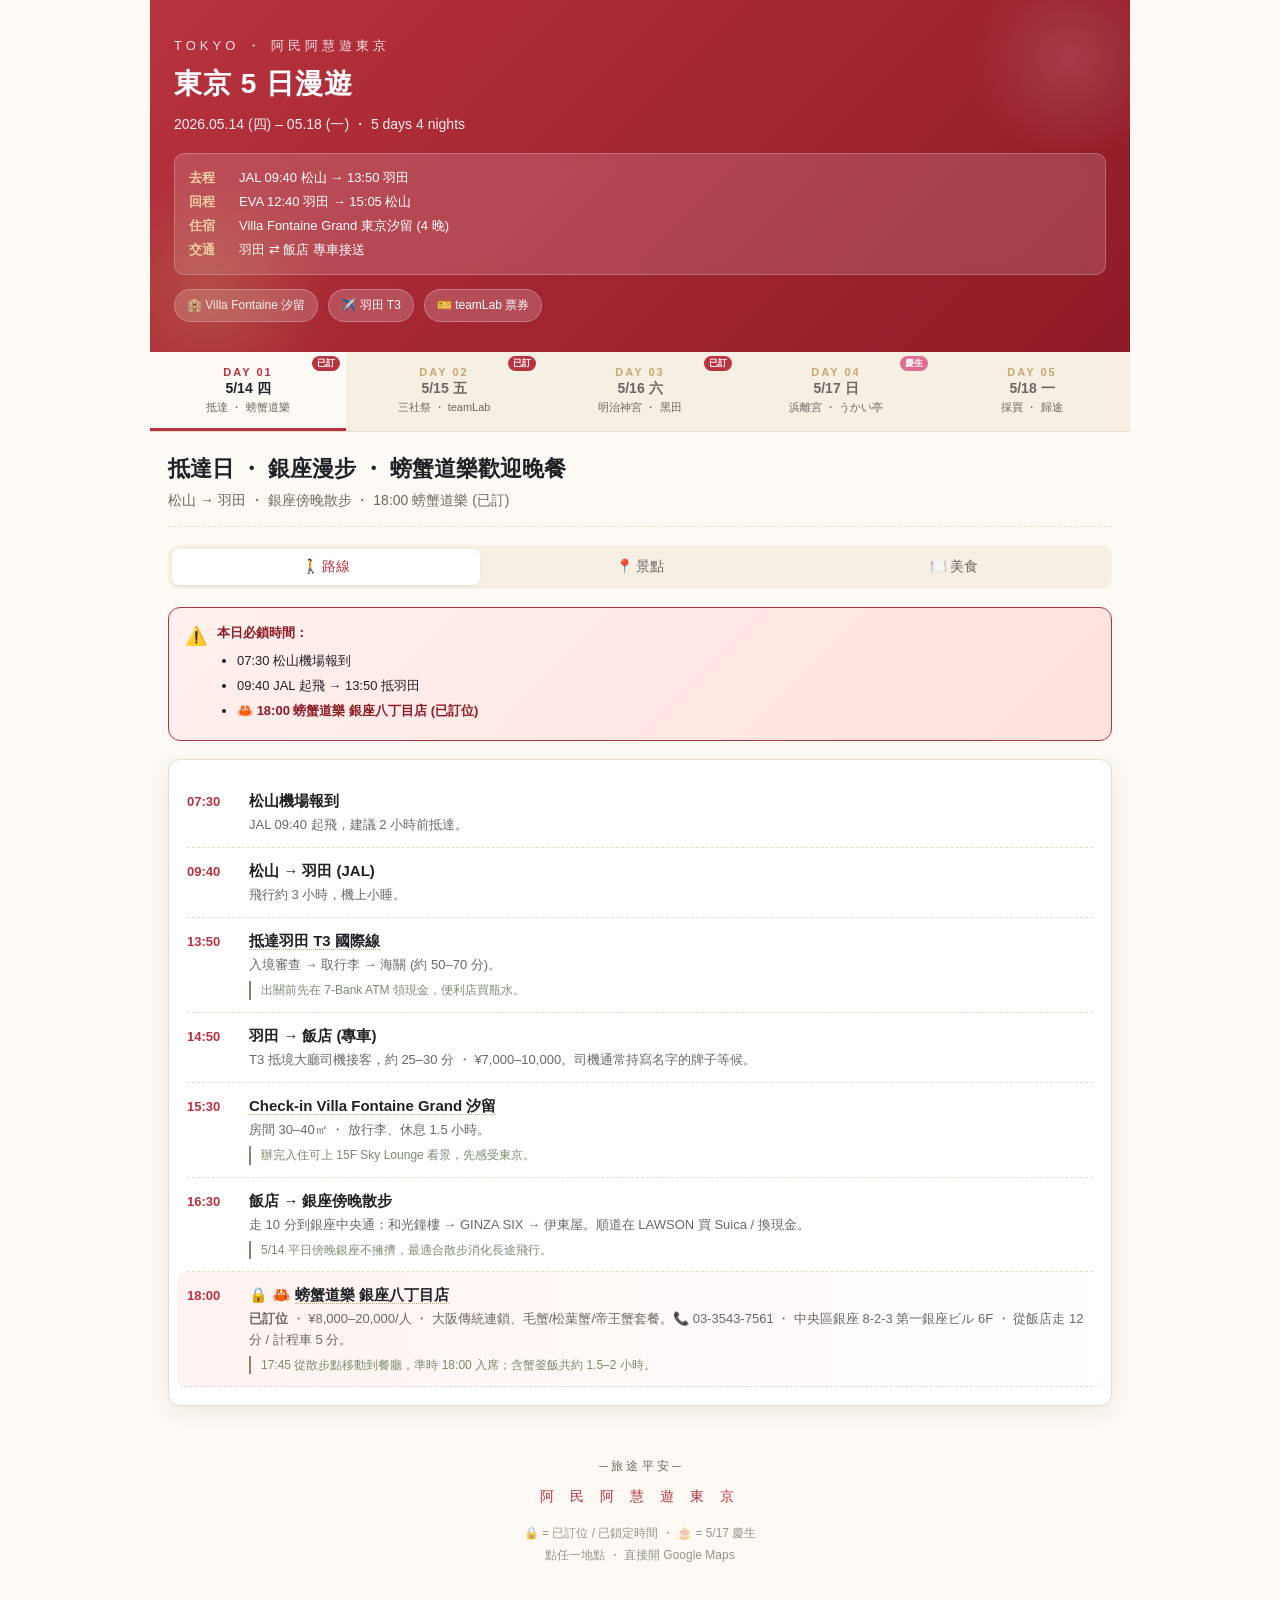
==== commit 414aa43c: "Make Japan trip page offline-capable and deploy to GitHub Pages - Strip external Unsplash images; ca" ====
--- a/japan-trip/index.html
+++ b/japan-trip/index.html
@@ -4,6 +4,12 @@
 <meta charset="UTF-8">
 <meta name="viewport" content="width=device-width, initial-scale=1.0, viewport-fit=cover">
 <meta name="theme-color" content="#b8323f">
+<link rel="manifest" href="manifest.json">
+<link rel="icon" type="image/svg+xml" href="icon.svg">
+<link rel="apple-touch-icon" href="icon.svg">
+<meta name="apple-mobile-web-app-capable" content="yes">
+<meta name="apple-mobile-web-app-status-bar-style" content="black-translucent">
+<meta name="apple-mobile-web-app-title" content="東京 5 日">
 <title>東京 5 日 ・ 阿民阿慧遊東京 (5/14 – 5/18)</title>
 <style>
   :root {
@@ -15,6 +21,8 @@
     --paper-2: #f5efe4;
     --line: #e5dccb;
     --muted: #6b6862;
+    --indigo: #2d4a66;
+    --sage: #7a8b6f;
     --shadow: 0 6px 20px rgba(30, 20, 10, 0.08);
     --shadow-hover: 0 12px 28px rgba(30, 20, 10, 0.14);
   }
@@ -41,44 +49,38 @@
     overflow: hidden;
   }
   .hero::before {
-    content: "";
-    position: absolute;
-    right: -40px; top: -40px;
+    content: ""; position: absolute; right: -40px; top: -40px;
     width: 200px; height: 200px;
     background: radial-gradient(circle, rgba(255,255,255,0.12), transparent 70%);
     border-radius: 50%;
   }
   .hero::after {
-    content: "";
-    position: absolute;
-    left: -60px; bottom: -60px;
+    content: ""; position: absolute; left: -60px; bottom: -60px;
     width: 240px; height: 240px;
     background: radial-gradient(circle, rgba(201,169,110,0.25), transparent 70%);
     border-radius: 50%;
   }
-  .hero-kicker {
+  .hero-kicker { font-size: 13px; letter-spacing: 4px; opacity: 0.85; margin-bottom: 6px; }
+  .hero h1 { font-size: 28px; font-weight: 700; letter-spacing: 1px; margin-bottom: 8px; position: relative; }
+  .hero-sub { opacity: 0.92; font-size: 14px; position: relative; }
+  .hero-flight {
+    margin-top: 18px;
+    background: rgba(255,255,255,0.15);
+    backdrop-filter: blur(6px);
+    border: 1px solid rgba(255,255,255,0.22);
+    border-radius: 10px;
+    padding: 12px 14px;
     font-size: 13px;
-    letter-spacing: 4px;
-    opacity: 0.85;
-    margin-bottom: 6px;
-  }
-  .hero h1 {
-    font-size: 28px;
-    font-weight: 700;
-    letter-spacing: 1px;
-    margin-bottom: 8px;
+    line-height: 1.85;
     position: relative;
   }
-  .hero-sub {
-    opacity: 0.92;
-    font-size: 14px;
-    position: relative;
+  .hero-flight .ftag {
+    display: inline-block; min-width: 42px;
+    color: #f5d4a8; font-weight: 600; margin-right: 8px;
   }
   .hero-meta {
-    margin-top: 18px;
-    display: flex;
-    gap: 10px;
-    flex-wrap: wrap;
+    margin-top: 14px;
+    display: flex; gap: 10px; flex-wrap: wrap;
     position: relative;
   }
   .hero-chip {
@@ -121,6 +123,7 @@
     transition: background 0.15s;
     font-family: inherit;
     color: var(--muted);
+    position: relative;
   }
   .day-tab:hover { background: rgba(184, 50, 63, 0.05); }
   .day-tab.active {
@@ -128,23 +131,19 @@
     background: var(--paper);
     color: var(--ink);
   }
-  .day-tab-num {
-    font-size: 11px;
-    letter-spacing: 2px;
-    color: var(--gold);
+  .day-tab-num { font-size: 11px; letter-spacing: 2px; color: var(--gold); font-weight: 600; margin-bottom: 2px; }
+  .day-tab.active .day-tab-num { color: var(--red); }
+  .day-tab-date { font-size: 14px; font-weight: 600; margin-bottom: 2px; }
+  .day-tab-title { font-size: 11px; color: var(--muted); line-height: 1.3; }
+  .day-tab-badge {
+    position: absolute;
+    top: 4px; right: 6px;
+    font-size: 9px;
+    background: var(--red);
+    color: white;
+    padding: 1px 5px;
+    border-radius: 8px;
     font-weight: 600;
-    margin-bottom: 2px;
-  }
-  .day-tab.active .day-tab-num { color: var(--red); }
-  .day-tab-date {
-    font-size: 14px;
-    font-weight: 600;
-    margin-bottom: 2px;
-  }
-  .day-tab-title {
-    font-size: 11px;
-    color: var(--muted);
-    line-height: 1.3;
   }
 
   /* ─── Day panel ─── */
@@ -152,40 +151,28 @@
   .day-panel.active { display: block; animation: fadeIn 0.3s ease; }
   @keyframes fadeIn { from { opacity: 0; transform: translateY(6px);} to { opacity: 1; transform: translateY(0);} }
 
-  .day-header {
-    margin-bottom: 18px;
-    padding-bottom: 14px;
-    border-bottom: 1px dashed var(--line);
-  }
-  .day-header h2 {
-    font-size: 22px;
-    margin-bottom: 4px;
-  }
-  .day-header-sub {
-    color: var(--muted);
-    font-size: 14px;
+  .day-header { margin-bottom: 18px; padding-bottom: 14px; border-bottom: 1px dashed var(--line); }
+  .day-header h2 { font-size: 22px; margin-bottom: 4px; }
+  .day-header-sub { color: var(--muted); font-size: 14px; }
+  .birthday-banner {
+    margin-top: 10px;
+    background: linear-gradient(135deg, #ffd9e0, #f5b8c8);
+    color: #8d1b25;
+    padding: 8px 14px;
+    border-radius: 20px;
+    font-size: 13px;
+    font-weight: 600;
+    display: inline-block;
   }
 
   /* ─── Sub-tabs (category) ─── */
-  .cat-tabs {
-    display: flex;
-    gap: 6px;
-    margin-bottom: 18px;
-    background: var(--paper-2);
-    padding: 4px;
-    border-radius: 10px;
-  }
+  .cat-tabs { display: flex; gap: 6px; margin-bottom: 18px; background: var(--paper-2); padding: 4px; border-radius: 10px; flex-wrap: wrap; }
   .cat-tab {
-    flex: 1;
+    flex: 1; min-width: 80px;
     padding: 9px 8px;
-    border: none;
-    background: transparent;
-    cursor: pointer;
-    border-radius: 7px;
-    font-family: inherit;
-    font-size: 14px;
-    font-weight: 500;
-    color: var(--muted);
+    border: none; background: transparent; cursor: pointer;
+    border-radius: 7px; font-family: inherit;
+    font-size: 14px; font-weight: 500; color: var(--muted);
     transition: all 0.15s;
   }
   .cat-tab.active {
@@ -197,104 +184,78 @@
   .cat-panel.active { display: block; }
 
   /* ─── Cards grid ─── */
-  .cards {
-    display: grid;
-    grid-template-columns: repeat(auto-fill, minmax(220px, 1fr));
-    gap: 14px;
-  }
+  .cards { display: grid; grid-template-columns: repeat(auto-fill, minmax(220px, 1fr)); gap: 14px; }
   .card {
-    background: white;
-    border-radius: 12px;
-    overflow: hidden;
+    background: white; border-radius: 12px; overflow: hidden;
     box-shadow: var(--shadow);
-    text-decoration: none;
-    color: inherit;
-    display: flex;
-    flex-direction: column;
+    text-decoration: none; color: inherit;
+    display: flex; flex-direction: column;
     transition: transform 0.2s, box-shadow 0.2s;
     cursor: pointer;
     border: 1px solid var(--line);
-  }
-  .card:hover {
-    transform: translateY(-3px);
-    box-shadow: var(--shadow-hover);
-  }
-  .card-image {
     position: relative;
-    height: 130px;
-    display: flex;
-    align-items: center;
-    justify-content: center;
-    overflow: hidden;
-  }
-  .card-image img {
-    width: 100%;
-    height: 100%;
-    object-fit: cover;
-    display: block;
+  }
+  .card:hover { transform: translateY(-3px); box-shadow: var(--shadow-hover); }
+  .card.locked { border: 2px solid var(--red); }
+  .card-locked-badge {
+    position: absolute; top: 8px; left: 8px;
+    background: var(--red); color: white;
+    padding: 3px 9px; border-radius: 999px;
+    font-size: 10px; font-weight: 700;
+    letter-spacing: 0.5px;
+    z-index: 3;
+    display: flex; align-items: center; gap: 3px;
+  }
+  .card-image { position: relative; height: 130px; display: flex; align-items: center; justify-content: center; overflow: hidden; }
+  .card-image::before {
+    content: "";
+    position: absolute; inset: 0;
+    background-image:
+      radial-gradient(circle at 18% 22%, rgba(255,255,255,0.35) 0, transparent 36%),
+      radial-gradient(circle at 82% 78%, rgba(0,0,0,0.12) 0, transparent 42%);
+    pointer-events: none;
+  }
+  .card-image::after {
+    content: "";
+    position: absolute;
+    right: -22px; bottom: -22px;
+    width: 90px; height: 90px;
+    border-radius: 50%;
+    background: rgba(255,255,255,0.12);
+    pointer-events: none;
   }
   .card-image .placeholder {
-    position: absolute;
-    inset: 0;
-    display: flex;
-    align-items: center;
-    justify-content: center;
-    font-size: 54px;
-  }
+    position: relative;
+    display: flex; align-items: center; justify-content: center;
+    font-size: 62px;
+    text-shadow: 0 4px 14px rgba(0,0,0,0.18);
+    transform: translateY(-2px);
+    z-index: 1;
+    transition: transform 0.25s ease;
+  }
+  .card:hover .card-image .placeholder { transform: translateY(-4px) scale(1.05); }
   .card-emoji-overlay {
-    position: absolute;
-    top: 8px;
-    right: 8px;
-    background: rgba(255,255,255,0.9);
-    backdrop-filter: blur(6px);
-    border-radius: 999px;
-    padding: 3px 9px;
-    font-size: 11px;
-    font-weight: 600;
-    color: var(--ink);
+    position: absolute; top: 8px; right: 8px;
+    background: rgba(255,255,255,0.9); backdrop-filter: blur(6px);
+    border-radius: 999px; padding: 3px 9px;
+    font-size: 11px; font-weight: 600; color: var(--ink);
     z-index: 2;
   }
-  .card-body {
-    padding: 12px 14px 14px;
-    flex: 1;
-    display: flex;
-    flex-direction: column;
-  }
-  .card-title {
-    font-size: 15px;
-    font-weight: 600;
-    margin-bottom: 4px;
-    color: var(--ink);
-    line-height: 1.35;
-  }
-  .card-desc {
-    font-size: 12px;
-    color: var(--muted);
-    line-height: 1.45;
-    flex: 1;
-  }
-  .card-meta {
-    margin-top: 10px;
-    display: flex;
-    justify-content: space-between;
-    align-items: center;
-    font-size: 11px;
-    color: var(--gold);
-    font-weight: 600;
-  }
+  .card-body { padding: 12px 14px 14px; flex: 1; display: flex; flex-direction: column; }
+  .card-title { font-size: 15px; font-weight: 600; margin-bottom: 4px; color: var(--ink); line-height: 1.35; }
+  .card-desc { font-size: 12px; color: var(--muted); line-height: 1.45; flex: 1; }
+  .card-meta { margin-top: 10px; display: flex; justify-content: space-between; align-items: center; font-size: 11px; color: var(--gold); font-weight: 600; }
   .card-price { color: var(--red); }
-  .card-link {
-    font-size: 11px;
-    color: var(--muted);
-  }
-
-  /* gradient backgrounds for different types */
+  .card-link { font-size: 11px; color: var(--muted); }
+
+  /* gradient backgrounds */
   .bg-shrine    { background: linear-gradient(135deg, #d99696, #b8323f); }
   .bg-shopping  { background: linear-gradient(135deg, #e8c8a0, #c9a96e); }
   .bg-view      { background: linear-gradient(135deg, #91b4d2, #5c7b9f); }
   .bg-art       { background: linear-gradient(135deg, #b8a5d2, #7c5fa5); }
   .bg-garden    { background: linear-gradient(135deg, #b3d49a, #6c9c4f); }
   .bg-sushi     { background: linear-gradient(135deg, #f5b8b8, #d96a6a); }
+  .bg-crab      { background: linear-gradient(135deg, #f5a098, #d66055); }
   .bg-yakiniku  { background: linear-gradient(135deg, #d49a7a, #a8593a); }
   .bg-noodle    { background: linear-gradient(135deg, #f0c870, #d39830); }
   .bg-dessert   { background: linear-gradient(135deg, #f5c6d8, #de6e92); }
@@ -305,54 +266,39 @@
   .bg-yoshoku   { background: linear-gradient(135deg, #f0bfa0, #c98562); }
   .bg-station   { background: linear-gradient(135deg, #9fb8d4, #4c6d96); }
   .bg-watch     { background: linear-gradient(135deg, #d4d4d4, #888888); }
+  .bg-hotel     { background: linear-gradient(135deg, #c7b8d6, #6a5a8a); }
   .bg-default   { background: linear-gradient(135deg, #d4c4a8, #8a7a5a); }
 
   /* ─── Route timeline ─── */
   .route {
-    background: white;
-    border-radius: 12px;
-    padding: 18px;
-    border: 1px solid var(--line);
-    box-shadow: var(--shadow);
+    background: white; border-radius: 12px; padding: 18px;
+    border: 1px solid var(--line); box-shadow: var(--shadow);
   }
   .route-item {
-    display: flex;
-    gap: 12px;
+    display: flex; gap: 12px;
     padding: 12px 0;
     border-bottom: 1px dashed var(--line);
   }
   .route-item:last-child { border-bottom: none; }
+  .route-item.locked { background: linear-gradient(90deg, #fff3f1, transparent); margin: 0 -10px; padding: 12px 10px; border-radius: 8px; border-bottom: 1px dashed var(--line); }
   .route-dot {
-    flex-shrink: 0;
-    width: 32px;
-    height: 32px;
-    background: var(--red);
-    color: white;
-    border-radius: 50%;
-    display: flex;
-    align-items: center;
-    justify-content: center;
-    font-weight: 600;
-    font-size: 13px;
+    flex-shrink: 0; width: 50px;
+    color: var(--red);
+    font-weight: 700; font-size: 13px;
+    font-family: "Helvetica Neue", sans-serif;
+    padding-top: 2px;
   }
   .route-content { flex: 1; }
-  .route-time {
-    font-size: 12px;
-    color: var(--gold);
-    font-weight: 600;
-    margin-bottom: 2px;
-  }
-  .route-title {
-    font-size: 15px;
-    font-weight: 600;
-    margin-bottom: 2px;
-  }
-  .route-desc {
-    font-size: 13px;
-    color: var(--muted);
-  }
-  .route-title a { color: var(--ink); text-decoration: none; }
+  .route-title { font-size: 15px; font-weight: 600; margin-bottom: 4px; line-height: 1.4; }
+  .route-title a { color: var(--ink); text-decoration: none; border-bottom: 1px dotted var(--gold); }
   .route-title a:hover { color: var(--red); }
+  .route-desc { font-size: 13px; color: var(--muted); line-height: 1.55; }
+  .route-tip {
+    font-size: 12px; color: var(--sage);
+    margin-top: 6px; padding-left: 10px;
+    border-left: 2px solid var(--sage);
+  }
+  .lock-icon { color: var(--red); font-weight: 700; margin-right: 4px; }
 
   /* ─── Info banner ─── */
   .info-banner {
@@ -363,15 +309,17 @@
     margin-bottom: 18px;
     font-size: 13px;
     color: var(--ink);
-    display: flex;
-    gap: 10px;
-    align-items: flex-start;
-  }
-  .info-banner-icon {
-    font-size: 18px;
-    flex-shrink: 0;
-  }
+    display: flex; gap: 10px; align-items: flex-start;
+    line-height: 1.65;
+  }
+  .info-banner.alert {
+    background: linear-gradient(135deg, #fff0ee, #ffe1dd);
+    border-color: var(--red);
+  }
+  .info-banner-icon { font-size: 18px; flex-shrink: 0; }
   .info-banner strong { color: var(--red-dark); }
+  .info-banner ul { margin: 6px 0 0 20px; }
+  .info-banner ul li { margin-bottom: 4px; }
 
   /* ─── Section heading ─── */
   .section-heading {
@@ -385,19 +333,8 @@
   .section-heading:first-child { margin-top: 0; }
 
   /* ─── Footer ─── */
-  footer {
-    text-align: center;
-    padding: 30px 20px 20px;
-    color: var(--muted);
-    font-size: 12px;
-    line-height: 1.8;
-  }
-  footer .signature {
-    color: var(--red);
-    font-size: 14px;
-    letter-spacing: 6px;
-    margin-top: 6px;
-  }
+  footer { text-align: center; padding: 30px 20px 20px; color: var(--muted); font-size: 12px; line-height: 1.8; }
+  footer .signature { color: var(--red); font-size: 14px; letter-spacing: 6px; margin-top: 6px; }
 
   /* ─── Mobile ─── */
   @media (max-width: 480px) {
@@ -412,6 +349,7 @@
     .card-body { padding: 10px 12px 12px; }
     .card-title { font-size: 14px; }
     .day-panel { padding: 16px 12px; }
+    .route-dot { width: 44px; font-size: 12px; }
   }
 </style>
 </head>
@@ -421,15 +359,25 @@
 <header class="hero">
   <div class="hero-kicker">TOKYO ・ 阿民阿慧遊東京</div>
   <h1>東京 5 日漫遊</h1>
-  <div class="hero-sub">5/14 (四) – 5/18 (一) ・ 銀座 ・ 淺草 ・ 表參道 ・ 涉谷</div>
+  <div class="hero-sub">2026.05.14 (四) – 05.18 (一) ・ 5 days 4 nights</div>
+  <div class="hero-flight">
+    <div><span class="ftag">去程</span>JAL 09:40 松山 → 13:50 羽田</div>
+    <div><span class="ftag">回程</span>EVA 12:40 羽田 → 15:05 松山</div>
+    <div><span class="ftag">住宿</span>Villa Fontaine Grand 東京汐留 (4 晚)</div>
+    <div><span class="ftag">交通</span>羽田 ⇄ 飯店 專車接送</div>
+  </div>
   <div class="hero-meta">
     <a class="hero-chip" target="_blank" rel="noopener"
        href="https://www.google.com/maps/search/?api=1&query=Villa+Fontaine+Grand+%E6%9D%B1%E4%BA%AC%E6%B1%90%E7%95%99+%E6%B8%AF%E5%8C%BA%E6%9D%B1%E6%96%B0%E6%A9%8B1-9-2">
-      🏨 Villa Fontaine Grand 汐留
+      🏨 Villa Fontaine 汐留
     </a>
     <a class="hero-chip" target="_blank" rel="noopener"
        href="https://www.google.com/maps/search/?api=1&query=%E7%BE%BD%E7%94%B0%E7%A9%BA%E6%B8%AF+%E7%AC%AC3%E3%82%BF%E3%83%BC%E3%83%9F%E3%83%8A%E3%83%AB+%E5%9B%BD%E9%9A%9B%E7%B7%9A">
-      ✈️ 羽田 T3 國際線
+      ✈️ 羽田 T3
+    </a>
+    <a class="hero-chip" target="_blank" rel="noopener"
+       href="https://teamlabplanets.dmm.com/zh_tw/mytickets/355ff6a00b7978b12c">
+      🎫 teamLab 票券
     </a>
   </div>
 </header>
@@ -439,22 +387,26 @@
   <button class="day-tab active" data-day="1" role="tab">
     <div class="day-tab-num">DAY 01</div>
     <div class="day-tab-date">5/14 四</div>
-    <div class="day-tab-title">抵達 ・ 銀座</div>
+    <div class="day-tab-title">抵達 ・ 螃蟹道樂</div>
+    <span class="day-tab-badge">已訂</span>
   </button>
   <button class="day-tab" data-day="2" role="tab">
     <div class="day-tab-num">DAY 02</div>
     <div class="day-tab-date">5/15 五</div>
-    <div class="day-tab-title">淺草 ・ teamLab</div>
+    <div class="day-tab-title">三社祭 ・ teamLab</div>
+    <span class="day-tab-badge">已訂</span>
   </button>
   <button class="day-tab" data-day="3" role="tab">
     <div class="day-tab-num">DAY 03</div>
     <div class="day-tab-date">5/16 六</div>
-    <div class="day-tab-title">明治神宮 ・ 涉谷</div>
+    <div class="day-tab-title">明治神宮 ・ 黑田</div>
+    <span class="day-tab-badge">已訂</span>
   </button>
   <button class="day-tab" data-day="4" role="tab">
     <div class="day-tab-num">DAY 04</div>
     <div class="day-tab-date">5/17 日</div>
-    <div class="day-tab-title">浜離宮 ・ 銀座</div>
+    <div class="day-tab-title">浜離宮 ・ うかい亭</div>
+    <span class="day-tab-badge" style="background:#de6e92">慶生</span>
   </button>
   <button class="day-tab" data-day="5" role="tab">
     <div class="day-tab-num">DAY 05</div>
@@ -466,8 +418,8 @@
 <!-- ═════════════ DAY 1 ═════════════ -->
 <section class="day-panel active" data-day="1">
   <div class="day-header">
-    <h2>抵達日 ・ 銀座漫步</h2>
-    <div class="day-header-sub">飯店周邊步行範圍 ・ 銀座中央通 ・ 第一晚晚餐</div>
+    <h2>抵達日 ・ 銀座漫步 ・ 螃蟹道樂歡迎晚餐</h2>
+    <div class="day-header-sub">松山 → 羽田 ・ 銀座傍晚散步 ・ 18:00 螃蟹道樂 (已訂)</div>
   </div>
 
   <div class="cat-tabs" role="tablist">
@@ -476,61 +428,51 @@
     <button class="cat-tab" data-cat="food">🍽️ 美食</button>
   </div>
 
-  <!-- Day 1 Route -->
   <div class="cat-panel active" data-cat="route">
-    <div class="info-banner">
-      <span class="info-banner-icon">💡</span>
-      <div>建議從飯店步行銀座中央通，由北至南漫遊，最後回到飯店樓上享用晚餐。</div>
+    <div class="info-banner alert">
+      <span class="info-banner-icon">⚠️</span>
+      <div>
+        <strong>本日必鎖時間：</strong>
+        <ul>
+          <li>07:30 松山機場報到</li>
+          <li>09:40 JAL 起飛 → 13:50 抵羽田</li>
+          <li>🦀 <strong>18:00 螃蟹道樂 銀座八丁目店 (已訂位)</strong></li>
+        </ul>
+      </div>
     </div>
     <div class="route">
-      <div class="route-item">
-        <div class="route-dot">1</div>
-        <div class="route-content">
-          <div class="route-time">起點 ・ 從飯店走 1 分</div>
-          <div class="route-title"><a target="_blank" href="https://www.google.com/maps/search/?api=1&query=%E3%82%AB%E3%83%AC%E3%83%83%E3%82%BF%E6%B1%90%E7%95%99+Caretta+Shiodome">Caretta 汐留</a></div>
-          <div class="route-desc">1F 廣場 + 46F 展望台</div>
-        </div>
-      </div>
-      <div class="route-item">
-        <div class="route-dot">2</div>
-        <div class="route-content">
-          <div class="route-time">銀座中央通起點</div>
-          <div class="route-title"><a target="_blank" href="https://www.google.com/maps/search/?api=1&query=%E9%8A%80%E5%BA%A7%E4%B8%AD%E5%A4%AE%E9%80%9A%E3%82%8A+%E5%92%8C%E5%85%89%E6%9C%AC%E5%BA%97">和光本店 ・ 銀座 4 丁目鐘樓</a></div>
-          <div class="route-desc">走 10 分鐘到 GINZA SIX</div>
-        </div>
-      </div>
-      <div class="route-item">
-        <div class="route-dot">3</div>
-        <div class="route-content">
-          <div class="route-time">銀座 6 丁目</div>
-          <div class="route-title"><a target="_blank" href="https://www.google.com/maps/search/?api=1&query=GINZA+SIX">GINZA SIX</a></div>
-          <div class="route-desc">4F 蔦屋書店 / 中央 ATRIUM 季節展</div>
-        </div>
-      </div>
-      <div class="route-item">
-        <div class="route-dot">4</div>
-        <div class="route-content">
-          <div class="route-time">百年文具殿堂</div>
-          <div class="route-title"><a target="_blank" href="https://www.google.com/maps/search/?api=1&query=%E4%BC%8A%E6%9D%B1%E5%B1%8B+%E9%8A%80%E5%BA%A7%E6%9C%AC%E5%BA%97+G.Itoya">伊東屋 銀座本店</a></div>
-          <div class="route-desc">9F 喫茶可休息</div>
-        </div>
-      </div>
-      <div class="route-item">
-        <div class="route-dot">5</div>
-        <div class="route-content">
-          <div class="route-time">建築欣賞 ・ 5 分速逛</div>
-          <div class="route-title"><a target="_blank" href="https://www.google.com/maps/search/?api=1&query=%E9%8A%80%E5%BA%A7+%E3%83%A1%E3%82%BE%E3%83%B3%E3%82%A8%E3%83%AB%E3%83%A1%E3%82%B9">Maison Hermès Forum</a></div>
-          <div class="route-desc">Renzo Piano 玻璃磚建築 ・ 8F 免費展</div>
-        </div>
-      </div>
-      <div class="route-item">
-        <div class="route-dot">🍽️</div>
-        <div class="route-content">
-          <div class="route-time">第一晚晚餐</div>
-          <div class="route-title">從「美食」頁籤挑一家</div>
-          <div class="route-desc">推薦：響 Hibiki Caretta 46F (飯店樓上、最不費力)</div>
-        </div>
-      </div>
+      <div class="route-item"><div class="route-dot">07:30</div><div class="route-content">
+        <div class="route-title">松山機場報到</div>
+        <div class="route-desc">JAL 09:40 起飛，建議 2 小時前抵達。</div>
+      </div></div>
+      <div class="route-item"><div class="route-dot">09:40</div><div class="route-content">
+        <div class="route-title">松山 → 羽田 (JAL)</div>
+        <div class="route-desc">飛行約 3 小時，機上小睡。</div>
+      </div></div>
+      <div class="route-item"><div class="route-dot">13:50</div><div class="route-content">
+        <div class="route-title"><a target="_blank" href="https://www.google.com/maps/search/?api=1&query=%E7%BE%BD%E7%94%B0%E7%A9%BA%E6%B8%AF+%E7%AC%AC3%E3%82%BF%E3%83%BC%E3%83%9F%E3%83%8A%E3%83%AB+%E5%9B%BD%E9%9A%9B%E7%B7%9A">抵達羽田 T3 國際線</a></div>
+        <div class="route-desc">入境審查 → 取行李 → 海關 (約 50–70 分)。</div>
+        <div class="route-tip">出關前先在 7-Bank ATM 領現金，便利店買瓶水。</div>
+      </div></div>
+      <div class="route-item"><div class="route-dot">14:50</div><div class="route-content">
+        <div class="route-title">羽田 → 飯店 (專車)</div>
+        <div class="route-desc">T3 抵境大廳司機接客，約 25–30 分 ・ ¥7,000–10,000。司機通常持寫名字的牌子等候。</div>
+      </div></div>
+      <div class="route-item"><div class="route-dot">15:30</div><div class="route-content">
+        <div class="route-title"><a target="_blank" href="https://www.google.com/maps/search/?api=1&query=Villa+Fontaine+Grand+%E6%9D%B1%E4%BA%AC%E6%B1%90%E7%95%99+%E6%B8%AF%E5%8C%BA%E6%9D%B1%E6%96%B0%E6%A9%8B1-9-2">Check-in Villa Fontaine Grand 汐留</a></div>
+        <div class="route-desc">房間 30–40㎡ ・ 放行李、休息 1.5 小時。</div>
+        <div class="route-tip">辦完入住可上 15F Sky Lounge 看景，先感受東京。</div>
+      </div></div>
+      <div class="route-item"><div class="route-dot">16:30</div><div class="route-content">
+        <div class="route-title">飯店 → 銀座傍晚散步</div>
+        <div class="route-desc">走 10 分到銀座中央通：和光鐘樓 → GINZA SIX → 伊東屋。順道在 LAWSON 買 Suica / 換現金。</div>
+        <div class="route-tip">5/14 平日傍晚銀座不擁擠，最適合散步消化長途飛行。</div>
+      </div></div>
+      <div class="route-item locked"><div class="route-dot">18:00</div><div class="route-content">
+        <div class="route-title"><span class="lock-icon">🔒</span>🦀 <a target="_blank" href="https://www.google.com/maps/search/?api=1&query=%E8%9F%B9%E9%81%93%E6%A8%82+%E9%8A%80%E5%BA%A7%E5%85%AB%E4%B8%81%E7%9B%AE%E5%BA%97">螃蟹道樂 銀座八丁目店</a></div>
+        <div class="route-desc"><strong>已訂位</strong> ・ ¥8,000–20,000/人 ・ 大阪傳統連鎖、毛蟹/松葉蟹/帝王蟹套餐。📞 03-3543-7561 ・ 中央區銀座 8-2-3 第一銀座ビル 6F ・ 從飯店走 12 分 / 計程車 5 分。</div>
+        <div class="route-tip">17:45 從散步點移動到餐廳，準時 18:00 入席；含蟹釜飯共約 1.5–2 小時。</div>
+      </div></div>
     </div>
   </div>
 
@@ -538,32 +480,23 @@
   <div class="cat-panel" data-cat="spot">
     <div class="cards">
       <a class="card" target="_blank" rel="noopener" href="https://www.google.com/maps/search/?api=1&query=%E3%82%AB%E3%83%AC%E3%83%83%E3%82%BF%E6%B1%90%E7%95%99+Caretta+Shiodome">
-        <div class="card-image bg-view">
-          <div class="placeholder">🏙️</div>
-          <span class="card-emoji-overlay">展望</span>
-        </div>
+        <div class="card-image bg-view"><div class="placeholder">🏙️</div><span class="card-emoji-overlay">展望</span></div>
         <div class="card-body">
           <div class="card-title">Caretta 汐留</div>
           <div class="card-desc">1F 廣場 + 46F 免費展望台，可眺望東京塔、彩虹大橋。</div>
-          <div class="card-meta"><span>從飯店走 1 分</span><span class="card-link">看地圖 →</span></div>
+          <div class="card-meta"><span>飯店走 1 分</span><span class="card-link">看地圖 →</span></div>
         </div>
       </a>
       <a class="card" target="_blank" rel="noopener" href="https://www.google.com/maps/search/?api=1&query=%E9%8A%80%E5%BA%A7%E4%B8%AD%E5%A4%AE%E9%80%9A%E3%82%8A+%E5%92%8C%E5%85%89%E6%9C%AC%E5%BA%97">
-        <div class="card-image bg-shopping">
-          <div class="placeholder">🕰️</div>
-          <span class="card-emoji-overlay">地標</span>
-        </div>
+        <div class="card-image bg-shopping"><div class="placeholder">🕰️</div><span class="card-emoji-overlay">地標</span></div>
         <div class="card-body">
           <div class="card-title">和光本店</div>
           <div class="card-desc">銀座 4 丁目鐘樓，銀座中央通的起點地標。</div>
-          <div class="card-meta"><span>銀座中央通起點</span><span class="card-link">看地圖 →</span></div>
+          <div class="card-meta"><span>銀座中央通</span><span class="card-link">看地圖 →</span></div>
         </div>
       </a>
       <a class="card" target="_blank" rel="noopener" href="https://www.google.com/maps/search/?api=1&query=GINZA+SIX">
-        <div class="card-image bg-shopping">
-          <div class="placeholder">🛍️</div>
-          <span class="card-emoji-overlay">百貨</span>
-        </div>
+        <div class="card-image bg-shopping"><div class="placeholder">🛍️</div><span class="card-emoji-overlay">百貨</span></div>
         <div class="card-body">
           <div class="card-title">GINZA SIX</div>
           <div class="card-desc">4F 蔦屋書店、中央 ATRIUM 季節裝置藝術。</div>
@@ -571,25 +504,19 @@
         </div>
       </a>
       <a class="card" target="_blank" rel="noopener" href="https://www.google.com/maps/search/?api=1&query=%E4%BC%8A%E6%9D%B1%E5%B1%8B+%E9%8A%80%E5%BA%A7%E6%9C%AC%E5%BA%97+G.Itoya">
-        <div class="card-image bg-art">
-          <div class="placeholder">✒️</div>
-          <span class="card-emoji-overlay">文具</span>
-        </div>
+        <div class="card-image bg-art"><div class="placeholder">✒️</div><span class="card-emoji-overlay">文具</span></div>
         <div class="card-body">
           <div class="card-title">伊東屋 銀座本店</div>
           <div class="card-desc">百年文具殿堂，9F 喫茶可休息。</div>
           <div class="card-meta"><span>銀座中央通</span><span class="card-link">看地圖 →</span></div>
         </div>
       </a>
-      <a class="card" target="_blank" rel="noopener" href="https://www.google.com/maps/search/?api=1&query=%E9%8A%80%E5%BA%A7+%E3%83%A1%E3%82%BE%E3%83%B3%E3%82%A8%E3%83%AB%E3%83%A1%E3%82%B9">
-        <div class="card-image bg-art">
-          <div class="placeholder">🏛️</div>
-          <span class="card-emoji-overlay">建築</span>
-        </div>
-        <div class="card-body">
-          <div class="card-title">Maison Hermès Forum</div>
-          <div class="card-desc">Renzo Piano 玻璃磚建築，8F 有免費藝術展。</div>
-          <div class="card-meta"><span>5 分速逛</span><span class="card-link">看地圖 →</span></div>
+      <a class="card" target="_blank" rel="noopener" href="https://www.google.com/maps/search/?api=1&query=Villa+Fontaine+Grand+%E6%9D%B1%E4%BA%AC%E6%B1%90%E7%95%99">
+        <div class="card-image bg-hotel"><div class="placeholder">🏨</div><span class="card-emoji-overlay">飯店</span></div>
+        <div class="card-body">
+          <div class="card-title">Villa Fontaine Grand 汐留</div>
+          <div class="card-desc">2020 新開幕 ・ 30–40㎡ 大房 ・ 15F Sky Lounge 17:00–19:00 Happy Hour。</div>
+          <div class="card-meta"><span>4 晚住宿</span><span class="card-link">看地圖 →</span></div>
         </div>
       </a>
     </div>
@@ -597,64 +524,30 @@
 
   <!-- Day 1 Food -->
   <div class="cat-panel" data-cat="food">
-    <div class="info-banner">
-      <span class="info-banner-icon">🍴</span>
-      <div>第一晚晚餐推薦 ・ 都在飯店步行 10 分鐘內 ・ 久兵衛、うかい亭等高級店建議提前訂位</div>
-    </div>
-    <div class="cards">
-      <a class="card" target="_blank" rel="noopener" href="https://www.google.com/maps/search/?api=1&query=%E9%8A%80%E5%BA%A7+%E4%B9%85%E5%85%B5%E8%A1%9B+%E6%9C%AC%E5%BA%97">
-        <div class="card-image bg-sushi">
-          <div class="placeholder">🍣</div>
-          <span class="card-emoji-overlay">壽司</span>
-        </div>
-        <div class="card-body">
-          <div class="card-title">銀座 久兵衛 本店</div>
-          <div class="card-desc">江戶前壽司殿堂，建議訂位。</div>
-          <div class="card-meta"><span class="card-price">¥10,000</span><span class="card-link">走 12 分</span></div>
+    <div class="cards">
+      <a class="card locked" target="_blank" rel="noopener" href="https://www.google.com/maps/search/?api=1&query=%E8%9F%B9%E9%81%93%E6%A8%82+%E9%8A%80%E5%BA%A7%E5%85%AB%E4%B8%81%E7%9B%AE%E5%BA%97">
+        <span class="card-locked-badge">🔒 已訂 18:00</span>
+        <div class="card-image bg-crab"><div class="placeholder">🦀</div><span class="card-emoji-overlay">蟹料理</span></div>
+        <div class="card-body">
+          <div class="card-title">螃蟹道樂 銀座八丁目店</div>
+          <div class="card-desc">大阪傳統連鎖 ・ 毛蟹 / 松葉蟹 / 帝王蟹套餐 ・ 第一晚歡迎晚餐。</div>
+          <div class="card-meta"><span class="card-price">¥8,000–20,000</span><span class="card-link">03-3543-7561</span></div>
+        </div>
+      </a>
+      <a class="card" target="_blank" rel="noopener" href="https://www.google.com/maps/search/?api=1&query=%E9%9F%BF+%E3%82%AB%E3%83%AC%E3%83%83%E3%82%BF%E6%B1%90%E7%95%99+Hibiki+Caretta">
+        <div class="card-image bg-view"><div class="placeholder">🌆</div><span class="card-emoji-overlay">景觀</span></div>
+        <div class="card-body">
+          <div class="card-title">響 Hibiki Caretta 46F</div>
+          <div class="card-desc">東京塔景觀和食 ・ 飯店樓上備案。</div>
+          <div class="card-meta"><span class="card-price">¥4,500</span><span class="card-link">飯店樓上</span></div>
         </div>
       </a>
       <a class="card" target="_blank" rel="noopener" href="https://www.google.com/maps/search/?api=1&query=%E7%85%89%E7%93%A6%E4%BA%AD+%E9%8A%80%E5%BA%A7">
-        <div class="card-image bg-yoshoku">
-          <div class="placeholder">🍳</div>
-          <span class="card-emoji-overlay">洋食</span>
-        </div>
-        <div class="card-body">
-          <div class="card-title">煉瓦亭</div>
+        <div class="card-image bg-yoshoku"><div class="placeholder">🍳</div><span class="card-emoji-overlay">洋食</span></div>
+        <div class="card-body">
+          <div class="card-title">煉瓦亭 (備案)</div>
           <div class="card-desc">1895 創業，蛋包飯元祖店。</div>
           <div class="card-meta"><span class="card-price">¥2,500</span><span class="card-link">走 12 分</span></div>
-        </div>
-      </a>
-      <a class="card" target="_blank" rel="noopener" href="https://www.google.com/maps/search/?api=1&query=%E8%B3%87%E7%94%9F%E5%A0%82%E3%83%91%E3%83%BC%E3%83%A9%E3%83%BC+%E9%8A%80%E5%BA%A7%E6%9C%AC%E5%BA%97">
-        <div class="card-image bg-yoshoku">
-          <div class="placeholder">🍛</div>
-          <span class="card-emoji-overlay">洋食</span>
-        </div>
-        <div class="card-body">
-          <div class="card-title">資生堂 Parlour 銀座本店</div>
-          <div class="card-desc">老舗洋食 ・ 蛋包飯、咖哩飯。</div>
-          <div class="card-meta"><span class="card-price">¥4,000</span><span class="card-link">走 10 分</span></div>
-        </div>
-      </a>
-      <a class="card" target="_blank" rel="noopener" href="https://www.google.com/maps/search/?api=1&query=%E9%8A%80%E5%BA%A7+%E9%B0%BB+%E3%81%AF%E3%81%97%E6%9C%AC">
-        <div class="card-image bg-unagi">
-          <div class="placeholder">🍱</div>
-          <span class="card-emoji-overlay">鰻魚</span>
-        </div>
-        <div class="card-body">
-          <div class="card-title">銀座 鰻 はし本</div>
-          <div class="card-desc">鰻魚飯老店。</div>
-          <div class="card-meta"><span class="card-price">¥4,500</span><span class="card-link">走 10 分</span></div>
-        </div>
-      </a>
-      <a class="card" target="_blank" rel="noopener" href="https://www.google.com/maps/search/?api=1&query=%E9%9F%BF+%E3%82%AB%E3%83%AC%E3%83%83%E3%82%BF%E6%B1%90%E7%95%99+Hibiki+Caretta">
-        <div class="card-image bg-view">
-          <div class="placeholder">🌆</div>
-          <span class="card-emoji-overlay">景觀</span>
-        </div>
-        <div class="card-body">
-          <div class="card-title">響 Hibiki Caretta 46F</div>
-          <div class="card-desc">東京塔景觀和食 ・ 飯店樓上，最不費力。</div>
-          <div class="card-meta"><span class="card-price">¥4,500</span><span class="card-link">飯店樓上</span></div>
         </div>
       </a>
     </div>
@@ -665,7 +558,7 @@
 <section class="day-panel" data-day="2">
   <div class="day-header">
     <h2>淺草寺 + 三社祭大行列 + teamLab</h2>
-    <div class="day-header-sub">上午淺草 ・ 13:00–15:30 三社祭 ・ 18:30 teamLab Planets</div>
+    <div class="day-header-sub">09:30 淺草 ・ 13:00–15:30 三社祭 ・ 16:30 AFURI 拉麵 ・ 18:30 teamLab Planets</div>
   </div>
 
   <div class="cat-tabs" role="tablist">
@@ -677,33 +570,49 @@
   <div class="cat-panel active" data-cat="route">
     <div class="info-banner">
       <span class="info-banner-icon">🎌</span>
-      <div><strong>三社祭時程：</strong>13:00 起點浅草見附跡 → 13:30 雷門 → 15:30 本堂前抵達儀式。請先卡好位置！</div>
+      <div><strong>三社祭大行列：</strong>13:00 起點浅草見附跡 → 13:30 雷門 → 15:30 本堂前抵達儀式。看點：花魁道中、白鷺の舞、びんざさら舞 (重要無形文化財)。</div>
     </div>
     <div class="route">
-      <div class="route-item"><div class="route-dot">上</div><div class="route-content">
-        <div class="route-time">上午 ・ 淺草站走 5 分</div>
-        <div class="route-title"><a target="_blank" href="https://www.google.com/maps/search/?api=1&query=%E9%9B%B7%E9%96%80+%E6%B5%85%E8%8D%89">雷門</a> → <a target="_blank" href="https://www.google.com/maps/search/?api=1&query=%E4%BB%B2%E8%A6%8B%E4%B8%96%E9%80%9A+%E6%B5%85%E8%8D%89">仲見世通</a> → <a target="_blank" href="https://www.google.com/maps/search/?api=1&query=%E6%B5%85%E8%8D%89%E5%AF%BA+%E6%9C%AC%E5%A0%82">淺草寺 本堂</a> → <a target="_blank" href="https://www.google.com/maps/search/?api=1&query=%E6%B5%85%E8%8D%89%E7%A5%9E%E7%A4%BE+%E4%B8%89%E7%A4%BE%E6%A7%98">浅草神社</a></div>
-        <div class="route-desc">參道商店街 250m，628 年創建的淺草寺。</div>
-      </div></div>
-      <div class="route-item"><div class="route-dot">午</div><div class="route-content">
-        <div class="route-time">12:00 ・ 淺草老舖午餐</div>
-        <div class="route-title">挑一家淺草老店</div>
-        <div class="route-desc">大黒家天麩羅 / 駒形どぜう / 淺草今半 別館 (見「美食」頁籤)</div>
-      </div></div>
-      <div class="route-item"><div class="route-dot">13</div><div class="route-content">
-        <div class="route-time">13:00 大行列出發</div>
-        <div class="route-title"><a target="_blank" href="https://www.google.com/maps/search/?api=1&query=%E6%B5%85%E8%8D%89%E8%A6%8B%E9%99%84%E8%B7%A1+%E5%8F%B0%E6%9D%B1%E5%8C%BA">浅草見附跡 (起點)</a></div>
-        <div class="route-desc">13:30 約經過雷門 (最佳觀賞點 1)</div>
-      </div></div>
-      <div class="route-item"><div class="route-dot">15</div><div class="route-content">
-        <div class="route-time">15:30 抵達儀式</div>
-        <div class="route-title"><a target="_blank" href="https://www.google.com/maps/search/?api=1&query=%E6%B5%85%E8%8D%89%E5%AF%BA+%E6%9C%AC%E5%A0%82%E5%89%8D">本堂前 (最佳觀賞點 2)</a></div>
-        <div class="route-desc">行列到達淺草寺本堂前的儀式。</div>
-      </div></div>
-      <div class="route-item"><div class="route-dot">夜</div><div class="route-content">
-        <div class="route-time">晚上 ・ 飯店走 3 分</div>
-        <div class="route-title"><a target="_blank" href="https://www.google.com/maps/search/?api=1&query=%E3%82%86%E3%82%8A%E3%81%8B%E3%82%82%E3%82%81+%E6%B1%90%E7%95%99%E9%A7%85">ゆりかもめ汐留駅</a> → <a target="_blank" href="https://www.google.com/maps/search/?api=1&query=teamLab+Planets+TOKYO+%E8%B1%8A%E6%B4%B2">teamLab Planets TOKYO</a></div>
-        <div class="route-desc">18:30 入場 ・ 新豊洲駅 1 分</div>
+      <div class="route-item"><div class="route-dot">09:00</div><div class="route-content">
+        <div class="route-title">飯店出發 (提早 30 分)</div>
+        <div class="route-desc">飯店走 5 分到新橋 → 都營淺草線直達淺草 (12 分 ・ ¥220)。</div>
+      </div></div>
+      <div class="route-item"><div class="route-dot">09:30</div><div class="route-content">
+        <div class="route-title"><a target="_blank" href="https://www.google.com/maps/search/?api=1&query=%E9%9B%B7%E9%96%80+%E6%B5%85%E8%8D%89">雷門</a> → <a target="_blank" href="https://www.google.com/maps/search/?api=1&query=%E4%BB%B2%E8%A6%8B%E4%B8%96%E9%80%9A+%E6%B5%85%E8%8D%89">仲見世通</a> → <a target="_blank" href="https://www.google.com/maps/search/?api=1&query=%E6%B5%85%E8%8D%89%E5%AF%BA+%E6%9C%AC%E5%A0%82">本堂</a> → <a target="_blank" href="https://www.google.com/maps/search/?api=1&query=%E6%B5%85%E8%8D%89%E7%A5%9E%E7%A4%BE+%E4%B8%89%E7%A4%BE%E6%A7%98">淺草神社</a></div>
+        <div class="route-desc">628 年創建的淺草寺 + 三社祭主辦地。</div>
+      </div></div>
+      <div class="route-item"><div class="route-dot">11:30</div><div class="route-content">
+        <div class="route-title">淺草老舖午餐</div>
+        <div class="route-desc">大黒家天麩羅 / 駒形どぜう / 淺草今半 別館 (見「美食」頁籤)。</div>
+        <div class="route-tip">祭典期間老店爆滿，11:30 進店比較容易有位。</div>
+      </div></div>
+      <div class="route-item locked"><div class="route-dot">13:00</div><div class="route-content">
+        <div class="route-title"><span class="lock-icon">🎌</span>三社祭 大行列觀賞 (13:00–15:30)</div>
+        <div class="route-desc">路線：<a target="_blank" href="https://www.google.com/maps/search/?api=1&query=%E6%B5%85%E8%8D%89%E8%A6%8B%E9%99%84%E8%B7%A1+%E5%8F%B0%E6%9D%B1%E5%8C%BA">浅草見附跡</a> → 雷門 → 仲見世 → 本堂 → 淺草神社</div>
+        <div class="route-tip">最佳觀賞點：雷門前 + 仲見世通中段 + <a target="_blank" href="https://www.google.com/maps/search/?api=1&query=%E6%B5%85%E8%8D%89%E5%AF%BA+%E6%9C%AC%E5%A0%82%E5%89%8D">本堂前</a></div>
+      </div></div>
+      <div class="route-item"><div class="route-dot">15:30</div><div class="route-content">
+        <div class="route-title">回飯店休息</div>
+        <div class="route-desc">都營淺草線直達新橋 → 走 5 分回飯店 (共 17 分)。累了直接從淺草叫計程車 ¥3,500 / 20 分。</div>
+      </div></div>
+      <div class="route-item"><div class="route-dot">16:30</div><div class="route-content">
+        <div class="route-title">🍜 早晚餐 ・ <a target="_blank" href="https://www.google.com/maps/search/?api=1&query=AFURI+%E9%98%BF%E5%A4%AB%E5%88%A9+%E5%A4%A7%E9%96%80%E5%BA%97">AFURI 阿夫利 大門店</a></div>
+        <div class="route-desc">飯店走 8–10 分到大門站旁 ・ 柚子鹽拉麵 ・ 不訂位。長輩接受度最高的東京拉麵。</div>
+        <div class="route-tip">備案：銀座 篝 (雞白湯、米其林必比登) / 銀座 伊吹 (煮干)。</div>
+      </div></div>
+      <div class="route-item"><div class="route-dot">17:50</div><div class="route-content">
+        <div class="route-title">飯店附近 → 新豊洲</div>
+        <div class="route-desc">飯店走 3 分到 <a target="_blank" href="https://www.google.com/maps/search/?api=1&query=%E3%82%86%E3%82%8A%E3%81%8B%E3%82%82%E3%82%81+%E6%B1%90%E7%95%99%E9%A7%85">ゆりかもめ汐留</a> → 直達新豊洲 (18 分 ・ ¥420)，不用換車。</div>
+        <div class="route-tip">ゆりかもめ是無人駕駛單軌列車，坐第一排可看前方軌道。</div>
+      </div></div>
+      <div class="route-item locked"><div class="route-dot">18:30</div><div class="route-content">
+        <div class="route-title"><span class="lock-icon">🔒</span><a target="_blank" href="https://www.google.com/maps/search/?api=1&query=teamLab+Planets+TOKYO+%E8%B1%8A%E6%B4%B2">teamLab Planets TOKYO 入場</a></div>
+        <div class="route-desc">新豊洲駅 1 分 ・ 體驗 60–90 分 ・ <a target="_blank" href="https://teamlabplanets.dmm.com/zh_tw/mytickets/355ff6a00b7978b12c">票券 QR Code</a></div>
+        <div class="route-tip">部分區域要打赤腳踩水 ・ 請穿短褲或好捲起的褲子 ・ 場內提供毛巾。</div>
+      </div></div>
+      <div class="route-item"><div class="route-dot">20:00</div><div class="route-content">
+        <div class="route-title">回飯店</div>
+        <div class="route-desc">ゆりかもめ 新豊洲 → 汐留 (18 分)，下車走 3 分回飯店。可上 15F Sky Lounge 看夜景。</div>
       </div></div>
     </div>
   </div>
@@ -737,7 +646,7 @@
       <a class="card" target="_blank" rel="noopener" href="https://www.google.com/maps/search/?api=1&query=%E6%B5%85%E8%8D%89%E7%A5%9E%E7%A4%BE+%E4%B8%89%E7%A4%BE%E6%A7%98">
         <div class="card-image bg-shrine"><div class="placeholder">⛩️</div><span class="card-emoji-overlay">神社</span></div>
         <div class="card-body">
-          <div class="card-title">浅草神社</div>
+          <div class="card-title">淺草神社</div>
           <div class="card-desc">三社祭主辦地，在本堂東側 30m。</div>
           <div class="card-meta"><span>本堂東側</span><span class="card-link">看地圖 →</span></div>
         </div>
@@ -746,7 +655,7 @@
         <div class="card-image bg-art"><div class="placeholder">🌌</div><span class="card-emoji-overlay">藝術</span></div>
         <div class="card-body">
           <div class="card-title">teamLab Planets TOKYO</div>
-          <div class="card-desc">沉浸式數位藝術。18:30 入場。</div>
+          <div class="card-desc">沉浸式數位藝術。18:30 入場。已訂票。</div>
           <div class="card-meta"><span>新豊洲駅 1 分</span><span class="card-link">看地圖 →</span></div>
         </div>
       </a>
@@ -754,6 +663,7 @@
   </div>
 
   <div class="cat-panel" data-cat="food">
+    <div class="section-heading">淺草 ・ 午餐 (11:30 進店)</div>
     <div class="cards">
       <a class="card" target="_blank" rel="noopener" href="https://www.google.com/maps/search/?api=1&query=%E5%A4%A7%E9%BB%92%E5%AE%B6%E5%A4%A9%E9%BA%A9%E7%BE%85+%E6%B5%85%E8%8D%89">
         <div class="card-image bg-tendon"><div class="placeholder">🍤</div><span class="card-emoji-overlay">天丼</span></div>
@@ -779,12 +689,32 @@
           <div class="card-meta"><span>03-3841-1114</span><span class="card-link">看地圖 →</span></div>
         </div>
       </a>
+    </div>
+
+    <div class="section-heading">汐留 ・ 早晚餐拉麵 (16:30)</div>
+    <div class="cards">
+      <a class="card" target="_blank" rel="noopener" href="https://www.google.com/maps/search/?api=1&query=AFURI+%E9%98%BF%E5%A4%AB%E5%88%A9+%E5%A4%A7%E9%96%80%E5%BA%97">
+        <div class="card-image bg-noodle"><div class="placeholder">🍜</div><span class="card-emoji-overlay">主推</span></div>
+        <div class="card-body">
+          <div class="card-title">AFURI 阿夫利 大門店</div>
+          <div class="card-desc">柚子鹽拉麵 ・ 飯店走 8–10 分 ・ 長輩接受度最高。不訂位。</div>
+          <div class="card-meta"><span class="card-price">¥1,200–1,800</span><span class="card-link">看地圖 →</span></div>
+        </div>
+      </a>
       <a class="card" target="_blank" rel="noopener" href="https://www.google.com/maps/search/?api=1&query=%E9%8A%80%E5%BA%A7+%E7%AF%9D+%E6%9C%AC%E5%BA%97">
-        <div class="card-image bg-noodle"><div class="placeholder">🍜</div><span class="card-emoji-overlay">拉麵</span></div>
-        <div class="card-body">
-          <div class="card-title">銀座 篝</div>
-          <div class="card-desc">米其林必比登推介 ・ 雞白湯拉麵。回程拉麵首選。</div>
+        <div class="card-image bg-noodle"><div class="placeholder">🍜</div><span class="card-emoji-overlay">備案</span></div>
+        <div class="card-body">
+          <div class="card-title">銀座 篝 (備案)</div>
+          <div class="card-desc">米其林必比登 ・ 雞白湯拉麵。</div>
           <div class="card-meta"><span class="card-price">¥1,500</span><span class="card-link">看地圖 →</span></div>
+        </div>
+      </a>
+      <a class="card" target="_blank" rel="noopener" href="https://www.google.com/maps/search/?api=1&query=%E9%8A%80%E5%BA%A7+%E4%BC%8A%E5%90%B9">
+        <div class="card-image bg-noodle"><div class="placeholder">🍜</div><span class="card-emoji-overlay">備案</span></div>
+        <div class="card-body">
+          <div class="card-title">銀座 伊吹 (備案)</div>
+          <div class="card-desc">煮干拉麵 ・ 米其林必比登。</div>
+          <div class="card-meta"><span>銀座</span><span class="card-link">看地圖 →</span></div>
         </div>
       </a>
     </div>
@@ -794,155 +724,8 @@
 <!-- ═════════════ DAY 3 ═════════════ -->
 <section class="day-panel" data-day="3">
   <div class="day-header">
-    <h2>明治神宮 + 表參道 + 涉谷</h2>
-    <div class="day-header-sub">上午神宮森林散步 ・ 表參道午餐 ・ 涉谷十字路口 ・ 燒肉晚餐</div>
-  </div>
-
-  <div class="cat-tabs" role="tablist">
-    <button class="cat-tab active" data-cat="route">🚶 路線</button>
-    <button class="cat-tab" data-cat="spot">📍 景點</button>
-    <button class="cat-tab" data-cat="food">🍽️ 美食</button>
-  </div>
-
-  <div class="cat-panel active" data-cat="route">
-    <div class="route">
-      <div class="route-item"><div class="route-dot">上</div><div class="route-content">
-        <div class="route-time">上午 ・ 原宿駅 2 分</div>
-        <div class="route-title"><a target="_blank" href="https://www.google.com/maps/search/?api=1&query=%E6%98%8E%E6%B2%BB%E7%A5%9E%E5%AE%AE+%E5%8E%9F%E5%AE%BF%E5%8F%A3">明治神宮 原宿口</a> → <a target="_blank" href="https://www.google.com/maps/search/?api=1&query=%E6%98%8E%E6%B2%BB%E7%A5%9E%E5%AE%AE+%E5%BE%A1%E6%9C%AC%E6%AE%BF">御本殿</a></div>
-        <div class="route-desc">北參道入口，走 10 分到本殿。</div>
-      </div></div>
-      <div class="route-item"><div class="route-dot">午</div><div class="route-content">
-        <div class="route-time">午餐 ・ 表參道散步</div>
-        <div class="route-title">炸豬排或抹茶聖代</div>
-        <div class="route-desc">まい泉 青山本店 / 茶寮 都路里 / 虎屋 (見「美食」頁籤)</div>
-      </div></div>
-      <div class="route-item"><div class="route-dot">下</div><div class="route-content">
-        <div class="route-time">下午 ・ 青山 → 表參道</div>
-        <div class="route-title"><a target="_blank" href="https://www.google.com/maps/search/?api=1&query=AMORE+Vintage+%E9%9D%92%E5%B1%B1">AMORE 青山店</a> → <a target="_blank" href="https://www.google.com/maps/search/?api=1&query=%E6%A0%B9%E6%B4%A5%E7%BE%8E%E8%A1%93%E9%A4%A8">根津美術館</a></div>
-        <div class="route-desc">亞洲最大 Vintage CHANEL → 隈研吾建築美術館。</div>
-      </div></div>
-      <div class="route-item"><div class="route-dot">傍</div><div class="route-content">
-        <div class="route-time">傍晚 ・ 涉谷</div>
-        <div class="route-title"><a target="_blank" href="https://www.google.com/maps/search/?api=1&query=%E5%BF%A0%E7%8A%AC%E3%83%8F%E3%83%81%E5%85%AC%E5%83%8F+%E6%B8%8B%E8%B0%B7">忠犬八公像</a> → <a target="_blank" href="https://www.google.com/maps/search/?api=1&query=%E6%B8%8B%E8%B0%B7%E3%82%B9%E3%82%AF%E3%83%A9%E3%83%B3%E3%83%96%E3%83%AB%E4%BA%A4%E5%B7%AE%E7%82%B9">涉谷十字路口</a></div>
-        <div class="route-desc">最佳俯視角度：MAGNET 7F。</div>
-      </div></div>
-      <div class="route-item"><div class="route-dot">夜</div><div class="route-content">
-        <div class="route-time">晚餐 ・ 涉谷燒肉</div>
-        <div class="route-title">USHIHACHI / トラジ</div>
-        <div class="route-desc">必訂位 ¥6,000–8,000</div>
-      </div></div>
-    </div>
-  </div>
-
-  <div class="cat-panel" data-cat="spot">
-    <div class="cards">
-      <a class="card" target="_blank" rel="noopener" href="https://www.google.com/maps/search/?api=1&query=%E6%98%8E%E6%B2%BB%E7%A5%9E%E5%AE%AE+%E5%8E%9F%E5%AE%BF%E5%8F%A3">
-        <div class="card-image bg-shrine"><div class="placeholder">🌳</div><span class="card-emoji-overlay">入口</span></div>
-        <div class="card-body">
-          <div class="card-title">明治神宮 原宿口</div>
-          <div class="card-desc">北參道入口，原宿駅 2 分。</div>
-          <div class="card-meta"><span>森林參道</span><span class="card-link">看地圖 →</span></div>
-        </div>
-      </a>
-      <a class="card" target="_blank" rel="noopener" href="https://www.google.com/maps/search/?api=1&query=%E6%98%8E%E6%B2%BB%E7%A5%9E%E5%AE%AE+%E5%BE%A1%E6%9C%AC%E6%AE%BF">
-        <div class="card-image bg-shrine"><div class="placeholder">⛩️</div><span class="card-emoji-overlay">本殿</span></div>
-        <div class="card-body">
-          <div class="card-title">明治神宮 御本殿</div>
-          <div class="card-desc">參道走 10 分。明治天皇祭祀地。</div>
-          <div class="card-meta"><span>森林深處</span><span class="card-link">看地圖 →</span></div>
-        </div>
-      </a>
-      <a class="card" target="_blank" rel="noopener" href="https://www.google.com/maps/search/?api=1&query=AMORE+Vintage+%E9%9D%92%E5%B1%B1">
-        <div class="card-image bg-shopping"><div class="placeholder">👜</div><span class="card-emoji-overlay">Vintage</span></div>
-        <div class="card-body">
-          <div class="card-title">AMORE 青山店</div>
-          <div class="card-desc">亞洲最大 Vintage CHANEL 選物店。</div>
-          <div class="card-meta"><span>青山</span><span class="card-link">看地圖 →</span></div>
-        </div>
-      </a>
-      <a class="card" target="_blank" rel="noopener" href="https://www.google.com/maps/search/?api=1&query=%E6%A0%B9%E6%B4%A5%E7%BE%8E%E8%A1%93%E9%A4%A8">
-        <div class="card-image bg-art"><div class="placeholder">🖼️</div><span class="card-emoji-overlay">美術館</span></div>
-        <div class="card-body">
-          <div class="card-title">根津美術館</div>
-          <div class="card-desc">隈研吾建築、日本古美術 + 庭園。</div>
-          <div class="card-meta"><span class="card-price">¥1,500</span><span class="card-link">表參道 8 分</span></div>
-        </div>
-      </a>
-      <a class="card" target="_blank" rel="noopener" href="https://www.google.com/maps/search/?api=1&query=%E5%BF%A0%E7%8A%AC%E3%83%8F%E3%83%81%E5%85%AC%E5%83%8F+%E6%B8%8B%E8%B0%B7">
-        <div class="card-image bg-shopping"><div class="placeholder">🐕</div><span class="card-emoji-overlay">地標</span></div>
-        <div class="card-body">
-          <div class="card-title">忠犬八公像</div>
-          <div class="card-desc">涉谷駅前必拍打卡。</div>
-          <div class="card-meta"><span>涉谷駅</span><span class="card-link">看地圖 →</span></div>
-        </div>
-      </a>
-      <a class="card" target="_blank" rel="noopener" href="https://www.google.com/maps/search/?api=1&query=%E6%B8%8B%E8%B0%B7%E3%82%B9%E3%82%AF%E3%83%A9%E3%83%B3%E3%83%96%E3%83%AB%E4%BA%A4%E5%B7%AE%E7%82%B9">
-        <div class="card-image bg-view"><div class="placeholder">🚦</div><span class="card-emoji-overlay">地標</span></div>
-        <div class="card-body">
-          <div class="card-title">涉谷十字路口</div>
-          <div class="card-desc">世界最大行人交叉。俯視點：MAGNET 7F。</div>
-          <div class="card-meta"><span>涉谷</span><span class="card-link">看地圖 →</span></div>
-        </div>
-      </a>
-    </div>
-  </div>
-
-  <div class="cat-panel" data-cat="food">
-    <div class="section-heading">表參道・青山 ・ 午餐 / 下午茶</div>
-    <div class="cards">
-      <a class="card" target="_blank" rel="noopener" href="https://www.google.com/maps/search/?api=1&query=%E3%81%BE%E3%81%84%E6%B3%89+%E9%9D%92%E5%B1%B1%E6%9C%AC%E5%BA%97">
-        <div class="card-image bg-tonkatsu"><div class="placeholder">🥩</div><span class="card-emoji-overlay">炸豬排</span></div>
-        <div class="card-body">
-          <div class="card-title">まい泉 青山本店</div>
-          <div class="card-desc">1965 創業炸豬排名店，肉質柔軟。</div>
-          <div class="card-meta"><span class="card-price">¥1,800</span><span class="card-link">看地圖 →</span></div>
-        </div>
-      </a>
-      <a class="card" target="_blank" rel="noopener" href="https://www.google.com/maps/search/?api=1&query=%E8%8C%B6%E5%AF%AE%E9%83%BD%E8%B7%AF%E9%87%8C+%E8%A1%A8%E5%8F%82%E9%81%93">
-        <div class="card-image bg-dessert"><div class="placeholder">🍵</div><span class="card-emoji-overlay">抹茶</span></div>
-        <div class="card-body">
-          <div class="card-title">茶寮 都路里 表參道</div>
-          <div class="card-desc">京都抹茶聖代名店。</div>
-          <div class="card-meta"><span>抹茶</span><span class="card-link">看地圖 →</span></div>
-        </div>
-      </a>
-      <a class="card" target="_blank" rel="noopener" href="https://www.google.com/maps/search/?api=1&query=%E3%81%A8%E3%82%89%E3%82%84+%E8%B5%A4%E5%9D%82%E5%BA%97">
-        <div class="card-image bg-dessert"><div class="placeholder">🍡</div><span class="card-emoji-overlay">和菓子</span></div>
-        <div class="card-body">
-          <div class="card-title">虎屋 Toraya 赤坂店</div>
-          <div class="card-desc">500 年和菓子老舖。</div>
-          <div class="card-meta"><span>赤坂</span><span class="card-link">看地圖 →</span></div>
-        </div>
-      </a>
-    </div>
-
-    <div class="section-heading">涉谷 ・ 燒肉晚餐 (必訂位)</div>
-    <div class="cards">
-      <a class="card" target="_blank" rel="noopener" href="https://www.google.com/maps/search/?api=1&query=%E7%84%BC%E8%82%89+USHIHACHI+%E6%B8%8B%E8%B0%B7">
-        <div class="card-image bg-yakiniku"><div class="placeholder">🥩</div><span class="card-emoji-overlay">燒肉</span></div>
-        <div class="card-body">
-          <div class="card-title">焼肉 USHIHACHI 渋谷店</div>
-          <div class="card-desc">高品質和牛燒肉。必訂位。</div>
-          <div class="card-meta"><span class="card-price">¥6,000–8,000</span><span class="card-link">看地圖 →</span></div>
-        </div>
-      </a>
-      <a class="card" target="_blank" rel="noopener" href="https://www.google.com/maps/search/?api=1&query=%E7%84%BC%E8%82%89%E3%83%88%E3%83%A9%E3%82%B8+%E6%B8%8B%E8%B0%B7%E5%BA%97">
-        <div class="card-image bg-yakiniku"><div class="placeholder">🍖</div><span class="card-emoji-overlay">燒肉</span></div>
-        <div class="card-body">
-          <div class="card-title">焼肉トラジ 渋谷店</div>
-          <div class="card-desc">關東知名燒肉連鎖。</div>
-          <div class="card-meta"><span class="card-price">¥5,000–8,000</span><span class="card-link">看地圖 →</span></div>
-        </div>
-      </a>
-    </div>
-  </div>
-</section>
-
-<!-- ═════════════ DAY 4 ═════════════ -->
-<section class="day-panel" data-day="4">
-  <div class="day-header">
-    <h2>浜離宮 → 銀座二手精品 → うかい亭</h2>
-    <div class="day-header-sub">上午日式庭園 ・ 下午銀座精品 / 鐘錶 ・ 晚上鐵板燒</div>
+    <h2>明治神宮 + 表參道 + 涉谷 ・ 燒肉黑田</h2>
+    <div class="day-header-sub">10:00 明治神宮 ・ 表參道 + 青山 vintage ・ 19:00 燒肉黑田 (已訂)</div>
   </div>
 
   <div class="cat-tabs" role="tablist">
@@ -953,31 +736,227 @@
   </div>
 
   <div class="cat-panel active" data-cat="route">
+    <div class="info-banner alert">
+      <span class="info-banner-icon">🥩</span>
+      <div><strong>本日必鎖：19:00 燒肉 黑田 (涉谷円山町・已訂位)</strong> ・ 從涉谷站計程車 5 分 ¥800 / 走路 12 分。</div>
+    </div>
     <div class="route">
-      <div class="route-item"><div class="route-dot">上</div><div class="route-content">
-        <div class="route-time">上午 ・ 從飯店走 8 分</div>
-        <div class="route-title"><a target="_blank" href="https://www.google.com/maps/search/?api=1&query=%E6%B5%9C%E9%9B%A2%E5%AE%AE%E6%81%A9%E8%B3%9C%E5%BA%AD%E5%9C%92+%E5%A4%A7%E6%89%8B%E9%96%80">浜離宮 大手門</a> → <a target="_blank" href="https://www.google.com/maps/search/?api=1&query=%E4%B8%AD%E5%B3%B6%E3%81%AE%E5%BE%A1%E8%8C%B6%E5%B1%8B+%E6%B5%9C%E9%9B%A2%E5%AE%AE">中島御茶屋</a></div>
-        <div class="route-desc">入園 ¥300 ・ 抹茶 + 和菓子 ¥850</div>
-      </div></div>
-      <div class="route-item"><div class="route-dot">午</div><div class="route-content">
-        <div class="route-time">中午 ・ 銀座午餐</div>
-        <div class="route-title">久兵衛 (¥6,000) 或 美登利壽司 (¥3,500)</div>
-        <div class="route-desc">見「美食」頁籤</div>
-      </div></div>
-      <div class="route-item"><div class="route-dot">下</div><div class="route-content">
-        <div class="route-time">下午 ・ 銀座二手精品 / 鐘錶</div>
-        <div class="route-title">Komehyo / GMT / Quark / RAGTAG…</div>
-        <div class="route-desc">見「購物」頁籤 (含中野 JACKROAD)</div>
-      </div></div>
-      <div class="route-item"><div class="route-dot">茶</div><div class="route-content">
-        <div class="route-time">下午茶 ・ 銀座甜點</div>
-        <div class="route-title">千疋屋 / HENRI CHARPENTIER / 虎屋</div>
-        <div class="route-desc">水果聖代、千層派、和菓子</div>
-      </div></div>
-      <div class="route-item"><div class="route-dot">夜</div><div class="route-content">
-        <div class="route-time">19:30 那輪</div>
-        <div class="route-title"><a target="_blank" href="https://www.google.com/maps/search/?api=1&query=%E9%8A%80%E5%BA%A7+%E3%81%86%E3%81%8B%E3%81%84%E4%BA%AD">銀座 うかい亭</a></div>
-        <div class="route-desc">鐵板燒 ¥18,000–25,000</div>
+      <div class="route-item"><div class="route-dot">09:30</div><div class="route-content">
+        <div class="route-title">飯店出發</div>
+        <div class="route-desc">大江戶線 汐留 → 青山一丁目 (12 分) → 走 5 分到明治神宮表參道口 (共 22 分 ・ ¥220)。</div>
+      </div></div>
+      <div class="route-item"><div class="route-dot">10:00</div><div class="route-content">
+        <div class="route-title"><a target="_blank" href="https://www.google.com/maps/search/?api=1&query=%E6%98%8E%E6%B2%BB%E7%A5%9E%E5%AE%AE+%E5%BE%A1%E6%9C%AC%E6%AE%BF">明治神宮</a></div>
+        <div class="route-desc">表參道口 → 第一鳥居 → 林蔭參道 → 御本殿。步行平緩、林蔭茂密、約 1.5 小時。</div>
+        <div class="route-tip">5 月新綠最美；本殿前有清淨石可洗手淨身體驗。</div>
+      </div></div>
+      <div class="route-item"><div class="route-dot">12:00</div><div class="route-content">
+        <div class="route-title">表參道午餐</div>
+        <div class="route-desc">まい泉青山本店 (炸豬排) / 山本のハンバーグ / 茶寮 都路里 (見「美食」頁籤)。</div>
+      </div></div>
+      <div class="route-item"><div class="route-dot">13:30</div><div class="route-content">
+        <div class="route-title">表參道散步 + 青山 Vintage 精品挖寶</div>
+        <div class="route-desc">表參道 Hills → AMORE 青山 → JUMBLE STORE → RAGTAG 原宿 → Toraya 表參道喫茶。</div>
+        <div class="route-tip">AMORE 是亞洲最大 vintage CHANEL 專門店，2F 有 50–80 年代古董級珍品。</div>
+      </div></div>
+      <div class="route-item"><div class="route-dot">15:00</div><div class="route-content">
+        <div class="route-title">表參道 → 涉谷</div>
+        <div class="route-desc">表參道站 → 涉谷站 (銀座線 1 站・3 分)。</div>
+      </div></div>
+      <div class="route-item"><div class="route-dot">15:15</div><div class="route-content">
+        <div class="route-title"><a target="_blank" href="https://www.google.com/maps/search/?api=1&query=%E5%BF%A0%E7%8A%AC%E3%83%8F%E3%83%81%E5%85%AC%E5%83%8F+%E6%B8%8B%E8%B0%B7">忠犬八公像</a> → <a target="_blank" href="https://www.google.com/maps/search/?api=1&query=%E6%B8%8B%E8%B0%B7%E3%82%B9%E3%82%AF%E3%83%A9%E3%83%B3%E3%83%96%E3%83%AB%E4%BA%A4%E5%B7%AE%E7%82%B9">涉谷十字路口</a></div>
+        <div class="route-desc">SHIBUYA 109 → 中央街。最佳俯視點：MAGNET 7F MAG'S PARK (¥600) 或 Starbucks Tsutaya 2F。</div>
+      </div></div>
+      <div class="route-item"><div class="route-dot">16:30</div><div class="route-content">
+        <div class="route-title">涉谷續逛 + 咖啡店歇腳</div>
+        <div class="route-desc">Shibuya Scramble Square / PARCO / MAGNET / Hikarie 隨意逛。咖啡店：涉谷藍瓶 / Starbucks Tsutaya 2F (看十字路口)。</div>
+      </div></div>
+      <div class="route-item locked"><div class="route-dot">19:00</div><div class="route-content">
+        <div class="route-title"><span class="lock-icon">🔒</span>🥩 <a target="_blank" href="https://www.google.com/maps/search/?api=1&query=%E7%84%BC%E8%82%89+%E9%BB%92%E7%94%B0+%E6%B8%8B%E8%B0%B7%E5%86%86%E5%B1%B1%E7%94%BA">燒肉 黑田 (涉谷円山町)</a></div>
+        <div class="route-desc"><strong>已訂位</strong> ・ 和牛燒肉 ・ 渋谷区円山町 1-16 しぶまる館 1F・2F (道玄坂上 / 神泉站旁)。</div>
+        <div class="route-tip">從涉谷站：🚕 計程車 5 分 ¥800 (推薦) / 走路 12–15 分 / 京王井之頭線涉谷→神泉 1 站。18:45 出發剛好。</div>
+      </div></div>
+      <div class="route-item"><div class="route-dot">21:30</div><div class="route-content">
+        <div class="route-title">回飯店</div>
+        <div class="route-desc">計程車到飯店約 ¥2,500–3,000 / 15 分 (推薦)，或神泉站 → 涉谷 → JR山手線 → 浜松町 → 走 8 分。</div>
+        <div class="route-tip">明天是 5/17 慶生日，可上 15F Sky Lounge 喝杯小酒放鬆。</div>
+      </div></div>
+    </div>
+  </div>
+
+  <div class="cat-panel" data-cat="spot">
+    <div class="cards">
+      <a class="card" target="_blank" rel="noopener" href="https://www.google.com/maps/search/?api=1&query=%E6%98%8E%E6%B2%BB%E7%A5%9E%E5%AE%AE+%E5%8E%9F%E5%AE%BF%E5%8F%A3">
+        <div class="card-image bg-shrine"><div class="placeholder">🌳</div><span class="card-emoji-overlay">入口</span></div>
+        <div class="card-body">
+          <div class="card-title">明治神宮 表參道口</div>
+          <div class="card-desc">青山一丁目走 5 分 ・ 北口入口、林蔭茂密。</div>
+          <div class="card-meta"><span>森林參道</span><span class="card-link">看地圖 →</span></div>
+        </div>
+      </a>
+      <a class="card" target="_blank" rel="noopener" href="https://www.google.com/maps/search/?api=1&query=%E6%98%8E%E6%B2%BB%E7%A5%9E%E5%AE%AE+%E5%BE%A1%E6%9C%AC%E6%AE%BF">
+        <div class="card-image bg-shrine"><div class="placeholder">⛩️</div><span class="card-emoji-overlay">本殿</span></div>
+        <div class="card-body">
+          <div class="card-title">明治神宮 御本殿</div>
+          <div class="card-desc">參道走 10 分，明治天皇祭祀地。</div>
+          <div class="card-meta"><span>森林深處</span><span class="card-link">看地圖 →</span></div>
+        </div>
+      </a>
+      <a class="card" target="_blank" rel="noopener" href="https://www.google.com/maps/search/?api=1&query=%E6%A0%B9%E6%B4%A5%E7%BE%8E%E8%A1%93%E9%A4%A8">
+        <div class="card-image bg-art"><div class="placeholder">🖼️</div><span class="card-emoji-overlay">美術館</span></div>
+        <div class="card-body">
+          <div class="card-title">根津美術館</div>
+          <div class="card-desc">隈研吾建築、日本古美術 + 庭園 (彈性安排)。</div>
+          <div class="card-meta"><span class="card-price">¥1,500</span><span class="card-link">表參道 8 分</span></div>
+        </div>
+      </a>
+      <a class="card" target="_blank" rel="noopener" href="https://www.google.com/maps/search/?api=1&query=%E5%BF%A0%E7%8A%AC%E3%83%8F%E3%83%81%E5%85%AC%E5%83%8F+%E6%B8%8B%E8%B0%B7">
+        <div class="card-image bg-shopping"><div class="placeholder">🐕</div><span class="card-emoji-overlay">地標</span></div>
+        <div class="card-body">
+          <div class="card-title">忠犬八公像</div>
+          <div class="card-desc">涉谷駅前必拍打卡。</div>
+          <div class="card-meta"><span>涉谷駅</span><span class="card-link">看地圖 →</span></div>
+        </div>
+      </a>
+      <a class="card" target="_blank" rel="noopener" href="https://www.google.com/maps/search/?api=1&query=%E6%B8%8B%E8%B0%B7%E3%82%B9%E3%82%AF%E3%83%A9%E3%83%B3%E3%83%96%E3%83%AB%E4%BA%A4%E5%B7%AE%E7%82%B9">
+        <div class="card-image bg-view"><div class="placeholder">🚦</div><span class="card-emoji-overlay">地標</span></div>
+        <div class="card-body">
+          <div class="card-title">涉谷十字路口</div>
+          <div class="card-desc">世界最大行人交叉。俯視點：MAGNET 7F MAG'S PARK。</div>
+          <div class="card-meta"><span>涉谷</span><span class="card-link">看地圖 →</span></div>
+        </div>
+      </a>
+    </div>
+  </div>
+
+  <div class="cat-panel" data-cat="food">
+    <div class="section-heading">表參道 ・ 午餐 / 下午茶</div>
+    <div class="cards">
+      <a class="card" target="_blank" rel="noopener" href="https://www.google.com/maps/search/?api=1&query=%E3%81%BE%E3%81%84%E6%B3%89+%E9%9D%92%E5%B1%B1%E6%9C%AC%E5%BA%97">
+        <div class="card-image bg-tonkatsu"><div class="placeholder">🥩</div><span class="card-emoji-overlay">炸豬排</span></div>
+        <div class="card-body">
+          <div class="card-title">まい泉 青山本店</div>
+          <div class="card-desc">1965 創業 ・ 柔軟到能用筷子切的炸豬排。</div>
+          <div class="card-meta"><span class="card-price">¥1,800</span><span class="card-link">看地圖 →</span></div>
+        </div>
+      </a>
+      <a class="card" target="_blank" rel="noopener" href="https://www.google.com/maps/search/?api=1&query=%E8%8C%B6%E5%AF%AE%E9%83%BD%E8%B7%AF%E9%87%8C+%E8%A1%A8%E5%8F%82%E9%81%93">
+        <div class="card-image bg-dessert"><div class="placeholder">🍵</div><span class="card-emoji-overlay">抹茶</span></div>
+        <div class="card-body">
+          <div class="card-title">茶寮 都路里 表參道</div>
+          <div class="card-desc">京都抹茶聖代名店。</div>
+          <div class="card-meta"><span>抹茶</span><span class="card-link">看地圖 →</span></div>
+        </div>
+      </a>
+      <a class="card" target="_blank" rel="noopener" href="https://www.google.com/maps/search/?api=1&query=%E3%81%A8%E3%82%89%E3%82%84+%E8%A1%A8%E5%8F%82%E9%81%93">
+        <div class="card-image bg-dessert"><div class="placeholder">🍡</div><span class="card-emoji-overlay">和菓子</span></div>
+        <div class="card-body">
+          <div class="card-title">虎屋 Toraya 表參道喫茶</div>
+          <div class="card-desc">500 年和菓子老舖 ・ Vintage 挖寶順道休息。</div>
+          <div class="card-meta"><span>表參道</span><span class="card-link">看地圖 →</span></div>
+        </div>
+      </a>
+    </div>
+
+    <div class="section-heading">涉谷 ・ 燒肉晚餐 (已訂)</div>
+    <div class="cards">
+      <a class="card locked" target="_blank" rel="noopener" href="https://www.google.com/maps/search/?api=1&query=%E7%84%BC%E8%82%89+%E9%BB%92%E7%94%B0+%E6%B8%8B%E8%B0%B7%E5%86%86%E5%B1%B1%E7%94%BA">
+        <span class="card-locked-badge">🔒 已訂 19:00</span>
+        <div class="card-image bg-yakiniku"><div class="placeholder">🥩</div><span class="card-emoji-overlay">和牛</span></div>
+        <div class="card-body">
+          <div class="card-title">燒肉 黑田 (涉谷円山町)</div>
+          <div class="card-desc">和牛燒肉 ・ 渋谷区円山町 1-16 しぶまる館 ・ 道玄坂上 / 神泉站旁。從涉谷站計程車 5 分 ¥800。</div>
+          <div class="card-meta"><span class="card-price">和牛</span><span class="card-link">看地圖 →</span></div>
+        </div>
+      </a>
+    </div>
+  </div>
+
+  <div class="cat-panel" data-cat="shop">
+    <div class="info-banner">
+      <span class="info-banner-icon">💎</span>
+      <div><strong>青山 / 表參道 Vintage 精品：</strong>下午散步順道挖寶 (13:30 開始)。亞洲收藏家圈相當有名，價格透明、保證真品。</div>
+    </div>
+    <div class="cards">
+      <a class="card" target="_blank" rel="noopener" href="https://www.google.com/maps/search/?api=1&query=AMORE+Vintage+%E9%9D%92%E5%B1%B1">
+        <div class="card-image bg-shopping"><div class="placeholder">👜</div><span class="card-emoji-overlay">CHANEL</span></div>
+        <div class="card-body">
+          <div class="card-title">AMORE 青山 / Vintage Tokyo</div>
+          <div class="card-desc">亞洲最大 vintage CHANEL 專門店，2F 古董級珍品 (50–80 年代 CHANEL 包款)。</div>
+          <div class="card-meta"><span>青山</span><span class="card-link">看地圖 →</span></div>
+        </div>
+      </a>
+      <a class="card" target="_blank" rel="noopener" href="https://www.google.com/maps/search/?api=1&query=JUMBLE+STORE+%E9%9D%92%E5%B1%B1">
+        <div class="card-image bg-shopping"><div class="placeholder">💼</div><span class="card-emoji-overlay">LV/H</span></div>
+        <div class="card-body">
+          <div class="card-title">JUMBLE STORE 青山店</div>
+          <div class="card-desc">二手 LV、Hermès 精品。</div>
+          <div class="card-meta"><span>青山</span><span class="card-link">看地圖 →</span></div>
+        </div>
+      </a>
+      <a class="card" target="_blank" rel="noopener" href="https://www.google.com/maps/search/?api=1&query=RAGTAG+%E5%8E%9F%E5%AE%BF%E5%BA%97">
+        <div class="card-image bg-shopping"><div class="placeholder">👗</div><span class="card-emoji-overlay">設計師</span></div>
+        <div class="card-body">
+          <div class="card-title">RAGTAG 原宿店</div>
+          <div class="card-desc">設計師品牌 + vintage CHANEL / Dior。</div>
+          <div class="card-meta"><span>原宿</span><span class="card-link">看地圖 →</span></div>
+        </div>
+      </a>
+    </div>
+  </div>
+</section>
+
+<!-- ═════════════ DAY 4 ═════════════ -->
+<section class="day-panel" data-day="4">
+  <div class="day-header">
+    <h2>浜離宮 → 銀座二手精品 → うかい亭</h2>
+    <div class="day-header-sub">浜離宮 (走 8 分) ・ 銀座午餐 ・ 二手精品 / 鐘錶 ・ 19:30 うかい亭鐵板燒</div>
+    <div class="birthday-banner">🎂 5/17 慶生日 ・ 飯店 Sky Lounge + 銀座うかい亭</div>
+  </div>
+
+  <div class="cat-tabs" role="tablist">
+    <button class="cat-tab active" data-cat="route">🚶 路線</button>
+    <button class="cat-tab" data-cat="spot">📍 景點</button>
+    <button class="cat-tab" data-cat="food">🍽️ 美食</button>
+    <button class="cat-tab" data-cat="shop">🛍️ 購物</button>
+  </div>
+
+  <div class="cat-panel active" data-cat="route">
+    <div class="info-banner alert">
+      <span class="info-banner-icon">🎂</span>
+      <div><strong>慶生日重點：19:30 銀座 うかい亭鐵板燒</strong> ⚠ <strong>今天就訂！</strong>選 19:30 那輪用餐到約 22:00。📞 03-3544-5252 ・ <a target="_blank" href="https://www.ukai.co.jp/ginza/reservation/">官網訂位</a>。</div>
+    </div>
+    <div class="route">
+      <div class="route-item"><div class="route-dot">09:30</div><div class="route-content">
+        <div class="route-title">飯店出發</div>
+        <div class="route-desc">飯店走路 <strong>8 分</strong>就到浜離宮大手門！(比皇居東御苑近 5 倍)</div>
+      </div></div>
+      <div class="route-item"><div class="route-dot">09:40</div><div class="route-content">
+        <div class="route-title"><a target="_blank" href="https://www.google.com/maps/search/?api=1&query=%E6%B5%9C%E9%9B%A2%E5%AE%AE%E6%81%A9%E8%B3%9C%E5%BA%AD%E5%9C%92+%E5%A4%A7%E6%89%8B%E9%96%80">浜離宮恩賜庭園</a></div>
+        <div class="route-desc">¥300 ・ 09:00–17:00 ・ 1654 江戶將軍家別墅 ・ 大手門 → 三百年松 → <a target="_blank" href="https://www.google.com/maps/search/?api=1&query=%E4%B8%AD%E5%B3%B6%E3%81%AE%E5%BE%A1%E8%8C%B6%E5%B1%8B+%E6%B5%9C%E9%9B%A2%E5%AE%AE">中島御茶屋</a> (¥850 抹茶+和菓子) → 鴨場跡。平緩步道，約 1.5 小時。</div>
+        <div class="route-tip">5 月新綠最美；中島茶屋在水池中央，配抹茶儀式感十足。</div>
+      </div></div>
+      <div class="route-item"><div class="route-dot">12:00</div><div class="route-content">
+        <div class="route-title">銀座午餐</div>
+        <div class="route-desc">穿過汐留 Caretta 商場走 10 分到銀座。久兵衛午餐 ¥6,000 / 美登利壽司 ¥3,500 (見「美食」頁籤)。</div>
+      </div></div>
+      <div class="route-item"><div class="route-dot">13:30</div><div class="route-content">
+        <div class="route-title">銀座二手精品 + 百貨</div>
+        <div class="route-desc">Komehyo / 大黒屋 / RAGTAG / BRAND OFF + 二手錶 (GMT / Quark / Rasin) + 百貨 (三越 / 松屋 / UNIQLO 旗艦)。見「購物」頁籤。</div>
+        <div class="route-tip">銀座中央通週日 12–17 步行者天國。出示護照可免稅 10%。</div>
+      </div></div>
+      <div class="route-item"><div class="route-dot">16:00</div><div class="route-content">
+        <div class="route-title">回飯店休息</div>
+        <div class="route-desc">從銀座走 10 分回飯店，或計程車 ¥800。休息 3 小時，準備慶生晚餐。</div>
+      </div></div>
+      <div class="route-item locked"><div class="route-dot">19:30</div><div class="route-content">
+        <div class="route-title"><span class="lock-icon">🎂</span>🔥 <a target="_blank" href="https://www.google.com/maps/search/?api=1&query=%E9%8A%80%E5%BA%A7+%E3%81%86%E3%81%8B%E3%81%84%E4%BA%AD">銀座 うかい亭 (慶生晚餐)</a></div>
+        <div class="route-desc">19:00 從飯店走 12 分或計程車 ¥800 / 5 分 ・ 大廚現場鐵板燒 A5 和牛 + 龍蝦 + 鵝肝 ・ 古董銅器與庭園造景。¥18,000–25,000/人。</div>
+        <div class="route-tip">⚠ 今天就要訂！📞 03-3544-5252。</div>
+      </div></div>
+      <div class="route-item"><div class="route-dot">22:00</div><div class="route-content">
+        <div class="route-title">飯店夜景 + 甜點</div>
+        <div class="route-desc">15F Sky Lounge 看夜景。宵夜甜點：千疋屋水果聖代 / HENRI CHARPENTIER 法式糕點 / 虎屋 / PIERRE HERMÉ 馬卡龍。</div>
       </div></div>
     </div>
   </div>
@@ -988,7 +967,7 @@
         <div class="card-image bg-garden"><div class="placeholder">🌸</div><span class="card-emoji-overlay">庭園</span></div>
         <div class="card-body">
           <div class="card-title">浜離宮恩賜庭園</div>
-          <div class="card-desc">江戶大名庭園、東京灣海水池。從飯店走 8 分。</div>
+          <div class="card-desc">1654 江戶大名庭園 ・ 東京僅存的海水潮入式庭園 ・ 飯店走 8 分。</div>
           <div class="card-meta"><span class="card-price">¥300</span><span class="card-link">看地圖 →</span></div>
         </div>
       </a>
@@ -996,7 +975,7 @@
         <div class="card-image bg-garden"><div class="placeholder">🍵</div><span class="card-emoji-overlay">茶屋</span></div>
         <div class="card-body">
           <div class="card-title">中島御茶屋</div>
-          <div class="card-desc">浜離宮水池中央，抹茶 + 和菓子。</div>
+          <div class="card-desc">浜離宮水池中央，抹茶 + 和菓子，儀式感十足。</div>
           <div class="card-meta"><span class="card-price">¥850</span><span class="card-link">看地圖 →</span></div>
         </div>
       </a>
@@ -1004,13 +983,13 @@
   </div>
 
   <div class="cat-panel" data-cat="food">
-    <div class="section-heading">銀座 ・ 午餐</div>
+    <div class="section-heading">銀座 ・ 午餐 (12:00)</div>
     <div class="cards">
       <a class="card" target="_blank" rel="noopener" href="https://www.google.com/maps/search/?api=1&query=%E9%8A%80%E5%BA%A7+%E4%B9%85%E5%85%B5%E8%A1%9B+%E6%9C%AC%E5%BA%97">
         <div class="card-image bg-sushi"><div class="placeholder">🍣</div><span class="card-emoji-overlay">壽司</span></div>
         <div class="card-body">
-          <div class="card-title">銀座 久兵衛 本店 (午餐)</div>
-          <div class="card-desc">江戶前壽司殿堂，午餐套餐較親民。</div>
+          <div class="card-title">久兵衛 銀座本店 (午餐)</div>
+          <div class="card-desc">江戶前壽司殿堂，午餐套餐較親民。📞 03-3571-6523。</div>
           <div class="card-meta"><span class="card-price">¥6,000</span><span class="card-link">看地圖 →</span></div>
         </div>
       </a>
@@ -1022,15 +1001,52 @@
           <div class="card-meta"><span class="card-price">¥3,500</span><span class="card-link">看地圖 →</span></div>
         </div>
       </a>
-    </div>
-
-    <div class="section-heading">銀座 ・ 甜點下午茶</div>
+      <a class="card" target="_blank" rel="noopener" href="https://www.google.com/maps/search/?api=1&query=%E7%85%89%E7%93%A6%E4%BA%AD+%E9%8A%80%E5%BA%A7">
+        <div class="card-image bg-yoshoku"><div class="placeholder">🍳</div><span class="card-emoji-overlay">洋食</span></div>
+        <div class="card-body">
+          <div class="card-title">煉瓦亭</div>
+          <div class="card-desc">1895 蛋包飯元祖。</div>
+          <div class="card-meta"><span class="card-price">¥2,500</span><span class="card-link">看地圖 →</span></div>
+        </div>
+      </a>
+    </div>
+
+    <div class="section-heading">慶生晚餐 ・ 鐵板燒 (19:30 ⚠ 今天就訂)</div>
+    <div class="cards">
+      <a class="card locked" target="_blank" rel="noopener" href="https://www.google.com/maps/search/?api=1&query=%E9%8A%80%E5%BA%A7+%E3%81%86%E3%81%8B%E3%81%84%E4%BA%AD">
+        <span class="card-locked-badge">🎂 慶生首選</span>
+        <div class="card-image bg-teppan"><div class="placeholder">🔥</div><span class="card-emoji-overlay">鐵板燒</span></div>
+        <div class="card-body">
+          <div class="card-title">銀座 うかい亭 (19:30 那輪)</div>
+          <div class="card-desc">大廚現場鐵板燒 A5 和牛 + 龍蝦 + 鵝肝 ・ 古董銅器與庭園造景。📞 03-3544-5252。</div>
+          <div class="card-meta"><span class="card-price">¥18,000–25,000</span><span class="card-link">看地圖 →</span></div>
+        </div>
+      </a>
+      <a class="card" target="_blank" rel="noopener" href="https://www.google.com/maps/search/?api=1&query=%E9%8A%80%E5%BA%A7+%E4%B9%85%E5%85%B5%E8%A1%9B+%E6%9C%AC%E5%BA%97">
+        <div class="card-image bg-sushi"><div class="placeholder">🍣</div><span class="card-emoji-overlay">備案</span></div>
+        <div class="card-body">
+          <div class="card-title">久兵衛 銀座本店 (晚餐備案)</div>
+          <div class="card-desc">江戶前壽司殿堂。📞 03-3571-6523。</div>
+          <div class="card-meta"><span class="card-price">¥20,000+</span><span class="card-link">看地圖 →</span></div>
+        </div>
+      </a>
+      <a class="card" target="_blank" rel="noopener" href="https://omakase.in/en/r/qkqarx">
+        <div class="card-image bg-sushi"><div class="placeholder">🍣</div><span class="card-emoji-overlay">米一星</span></div>
+        <div class="card-body">
+          <div class="card-title">鮨 銀座 おのでら 本店</div>
+          <div class="card-desc">米其林一星 ・ OMAKASE.in 訂位。</div>
+          <div class="card-meta"><span class="card-price">¥45,000</span><span class="card-link">訂位 →</span></div>
+        </div>
+      </a>
+    </div>
+
+    <div class="section-heading">銀座甜點 ・ 宵夜 / 訂蛋糕</div>
     <div class="cards">
       <a class="card" target="_blank" rel="noopener" href="https://www.google.com/maps/search/?api=1&query=%E9%8A%80%E5%BA%A7%E5%8D%83%E7%96%8B%E5%B1%8B+%E6%9C%AC%E5%BA%97">
         <div class="card-image bg-dessert"><div class="placeholder">🍓</div><span class="card-emoji-overlay">水果</span></div>
         <div class="card-body">
           <div class="card-title">千疋屋 銀座本店</div>
-          <div class="card-desc">水果聖代 / 蛋糕，高級水果店元祖。</div>
+          <div class="card-desc">水果聖代 / 蛋糕 ・ 5 月草莓 + 哈密瓜當季。📞 03-3572-0101。</div>
           <div class="card-meta"><span>水果聖代</span><span class="card-link">看地圖 →</span></div>
         </div>
       </a>
@@ -1038,7 +1054,7 @@
         <div class="card-image bg-dessert"><div class="placeholder">🎂</div><span class="card-emoji-overlay">蛋糕</span></div>
         <div class="card-body">
           <div class="card-title">HENRI CHARPENTIER 銀座本店</div>
-          <div class="card-desc">法式蛋糕 / 千層派，可訂蛋糕。</div>
+          <div class="card-desc">法式蛋糕 / 千層派 ・ 1 天前可訂蛋糕寫字 (慶生)。</div>
           <div class="card-meta"><span>法式</span><span class="card-link">看地圖 →</span></div>
         </div>
       </a>
@@ -1046,20 +1062,8 @@
         <div class="card-image bg-dessert"><div class="placeholder">🍡</div><span class="card-emoji-overlay">和菓子</span></div>
         <div class="card-body">
           <div class="card-title">虎屋 Toraya 銀座店</div>
-          <div class="card-desc">500 年和菓子老舖。</div>
+          <div class="card-desc">500 年和菓子老舖 ・「壽」字祝賀羊羹 3–5 天前訂製。</div>
           <div class="card-meta"><span>和菓子</span><span class="card-link">看地圖 →</span></div>
-        </div>
-      </a>
-    </div>
-
-    <div class="section-heading">銀座 ・ 鐵板燒晚餐</div>
-    <div class="cards">
-      <a class="card" target="_blank" rel="noopener" href="https://www.google.com/maps/search/?api=1&query=%E9%8A%80%E5%BA%A7+%E3%81%86%E3%81%8B%E3%81%84%E4%BA%AD">
-        <div class="card-image bg-teppan"><div class="placeholder">🔥</div><span class="card-emoji-overlay">鐵板燒</span></div>
-        <div class="card-body">
-          <div class="card-title">銀座 うかい亭</div>
-          <div class="card-desc">19:30 那輪 ・ 銀座最高級鐵板燒之一。</div>
-          <div class="card-meta"><span class="card-price">¥18,000–25,000</span><span class="card-link">看地圖 →</span></div>
         </div>
       </a>
     </div>
@@ -1068,7 +1072,7 @@
   <div class="cat-panel" data-cat="shop">
     <div class="info-banner">
       <span class="info-banner-icon">💎</span>
-      <div><strong>銀座二手精品：</strong>LV / CHANEL / Rolex / AP 集中在中央通與並木通。中野 JACKROAD 為日本最大二手錶店，需另行前往。</div>
+      <div><strong>銀座二手精品：</strong>LV / CHANEL / Rolex / AP 集中在中央通與並木通。週日 12–17 中央通是步行者天國。</div>
     </div>
 
     <div class="section-heading">二手精品 (包包 / 衣物)</div>
@@ -1077,7 +1081,7 @@
         <div class="card-image bg-shopping"><div class="placeholder">👜</div><span class="card-emoji-overlay">二手</span></div>
         <div class="card-body">
           <div class="card-title">Komehyo 銀座中央通店</div>
-          <div class="card-desc">最大二手精品連鎖店。</div>
+          <div class="card-desc">日本最大二手精品連鎖。LV/CHANEL/Hermès 數百件 ・ 保證真品 + 國際保固。</div>
           <div class="card-meta"><span>包包 / 飾品</span><span class="card-link">看地圖 →</span></div>
         </div>
       </a>
@@ -1085,7 +1089,7 @@
         <div class="card-image bg-shopping"><div class="placeholder">🏷️</div><span class="card-emoji-overlay">當鋪</span></div>
         <div class="card-body">
           <div class="card-title">大黒屋 銀座中央通店</div>
-          <div class="card-desc">當鋪式經營，價格最便宜。</div>
+          <div class="card-desc">當鋪式經營 ・ 價格最便宜 ・ CHANEL 經典款多。</div>
           <div class="card-meta"><span>平價二手</span><span class="card-link">看地圖 →</span></div>
         </div>
       </a>
@@ -1093,7 +1097,7 @@
         <div class="card-image bg-shopping"><div class="placeholder">👗</div><span class="card-emoji-overlay">設計師</span></div>
         <div class="card-body">
           <div class="card-title">RAGTAG 銀座店</div>
-          <div class="card-desc">設計師品牌 + 精品二手。</div>
+          <div class="card-desc">設計師品牌 + 精品二手 ・ 狀態評級透明 (S/A/B/C)。</div>
           <div class="card-meta"><span>選物店</span><span class="card-link">看地圖 →</span></div>
         </div>
       </a>
@@ -1101,7 +1105,7 @@
         <div class="card-image bg-shopping"><div class="placeholder">💼</div><span class="card-emoji-overlay">平價</span></div>
         <div class="card-body">
           <div class="card-title">BRAND OFF 銀座店</div>
-          <div class="card-desc">平價二手精品。</div>
+          <div class="card-desc">平價二手精品，CP 值高。</div>
           <div class="card-meta"><span>連鎖</span><span class="card-link">看地圖 →</span></div>
         </div>
       </a>
@@ -1113,7 +1117,7 @@
         <div class="card-image bg-watch"><div class="placeholder">⌚</div><span class="card-emoji-overlay">高端</span></div>
         <div class="card-body">
           <div class="card-title">GMT 銀座本店</div>
-          <div class="card-desc">AP Royal Oak / 高端 Rolex / Patek。</div>
+          <div class="card-desc">AP Royal Oak / 高階 Rolex / Patek。</div>
           <div class="card-meta"><span>高端二手</span><span class="card-link">看地圖 →</span></div>
         </div>
       </a>
@@ -1121,7 +1125,7 @@
         <div class="card-image bg-watch"><div class="placeholder">⌚</div><span class="card-emoji-overlay">Rolex</span></div>
         <div class="card-body">
           <div class="card-title">Quark 銀座本店</div>
-          <div class="card-desc">Daytona / Submariner / GMT-Master 現貨。</div>
+          <div class="card-desc">Rolex 專門連鎖 ・ Daytona / Submariner / GMT-Master 現貨。</div>
           <div class="card-meta"><span>Rolex 專門</span><span class="card-link">看地圖 →</span></div>
         </div>
       </a>
@@ -1129,16 +1133,8 @@
         <div class="card-image bg-watch"><div class="placeholder">⌚</div><span class="card-emoji-overlay">綜合</span></div>
         <div class="card-body">
           <div class="card-title">Rasin ラシン 銀座本店</div>
-          <div class="card-desc">Rolex / AP / PP / Cartier 二手。</div>
+          <div class="card-desc">Rolex / AP / PP / Cartier 二手綜合。</div>
           <div class="card-meta"><span>銀座</span><span class="card-link">看地圖 →</span></div>
-        </div>
-      </a>
-      <a class="card" target="_blank" rel="noopener" href="https://www.google.com/maps/search/?api=1&query=%E3%82%B8%E3%83%A3%E3%83%83%E3%82%AF%E3%83%AD%E3%83%BC%E3%83%89+JACKROAD+%E4%B8%AD%E9%87%8E%E3%83%96%E3%83%AD%E3%83%BC%E3%83%89%E3%82%A6%E3%82%A7%E3%82%A4">
-        <div class="card-image bg-watch"><div class="placeholder">⌚</div><span class="card-emoji-overlay">中野</span></div>
-        <div class="card-body">
-          <div class="card-title">JACKROAD 中野</div>
-          <div class="card-desc">日本最大二手錶店、千件 Rolex / AP 庫存。</div>
-          <div class="card-meta"><span>中野 (需專程)</span><span class="card-link">看地圖 →</span></div>
         </div>
       </a>
     </div>
@@ -1149,7 +1145,7 @@
         <div class="card-image bg-shopping"><div class="placeholder">🏬</div><span class="card-emoji-overlay">百貨</span></div>
         <div class="card-body">
           <div class="card-title">三越 銀座本店</div>
-          <div class="card-desc">B1 食品館 + 母親節甜點。</div>
+          <div class="card-desc">B1 食品館 ・ 母親節 / 慶生甜點。</div>
           <div class="card-meta"><span>銀座</span><span class="card-link">看地圖 →</span></div>
         </div>
       </a>
@@ -1177,7 +1173,7 @@
 <section class="day-panel" data-day="5">
   <div class="day-header">
     <h2>最後採買 ・ 羽田歸途</h2>
-    <div class="day-header-sub">東京車站伴手禮 ・ 09:45 專車出發 ・ 12:40 起飛</div>
+    <div class="day-header-sub">早餐 → 09:45 專車 → 12:40 EVA 起飛 → 15:05 抵松山</div>
   </div>
 
   <div class="cat-tabs" role="tablist">
@@ -1186,25 +1182,40 @@
   </div>
 
   <div class="cat-panel active" data-cat="route">
-    <div class="info-banner">
-      <span class="info-banner-icon">⏰</span>
-      <div><strong>當日重要時間：</strong>大丸 9:00 開門 ・ 09:45 飯店專車出發 ・ 10:40 報到截止 ・ 12:40 起飛</div>
+    <div class="info-banner alert">
+      <span class="info-banner-icon">✈️</span>
+      <div><strong>本日關鍵時間：</strong>09:00 Check-out ・ 09:45 專車從飯店出發 ・ 10:15 抵羽田 T3 ・ 10:40 EVA 報到完成 ・ 12:40 起飛 → 15:05 松山</div>
     </div>
     <div class="route">
-      <div class="route-item"><div class="route-dot">早</div><div class="route-content">
-        <div class="route-time">9:00 開門</div>
-        <div class="route-title"><a target="_blank" href="https://www.google.com/maps/search/?api=1&query=%E5%A4%A7%E4%B8%B8%E6%9D%B1%E4%BA%AC%E5%BA%97+B1">大丸東京 B1</a></div>
-        <div class="route-desc">伴手禮一站式 ・ 東京車站直結。</div>
-      </div></div>
-      <div class="route-item"><div class="route-dot">續</div><div class="route-content">
-        <div class="route-time">站內順遊</div>
-        <div class="route-title"><a target="_blank" href="https://www.google.com/maps/search/?api=1&query=%E6%9D%B1%E4%BA%AC%E9%8A%98%E8%8F%93+%E3%82%B0%E3%83%A9%E3%83%B3%E3%82%B9%E3%82%BF+%E6%9D%B1%E4%BA%AC%E9%A7%85">Gransta 東京駅</a></div>
-        <div class="route-desc">Press Butter Sand、東京 Banana。</div>
-      </div></div>
-      <div class="route-item"><div class="route-dot">✈️</div><div class="route-content">
-        <div class="route-time">09:45 專車出發</div>
-        <div class="route-title"><a target="_blank" href="https://www.google.com/maps/search/?api=1&query=%E7%BE%BD%E7%94%B0%E7%A9%BA%E6%B8%AF+%E7%AC%AC3%E3%82%BF%E3%83%BC%E3%83%9F%E3%83%8A%E3%83%AB+EVA%E8%88%AA%E7%A9%BA">羽田 T3 EVA 航空櫃台</a></div>
-        <div class="route-desc">10:40 報到截止 ・ 12:40 起飛</div>
+      <div class="route-item"><div class="route-dot">07:30</div><div class="route-content">
+        <div class="route-title">飯店早餐 + 整理行李</div>
+        <div class="route-desc">確認所有伴手禮、護照、票券。</div>
+      </div></div>
+      <div class="route-item"><div class="route-dot">08:30</div><div class="route-content">
+        <div class="route-title">飯店周邊最後採買</div>
+        <div class="route-desc">銀座三越 B1 食品館 或 東京車站<a target="_blank" href="https://www.google.com/maps/search/?api=1&query=%E5%A4%A7%E4%B8%B8%E6%9D%B1%E4%BA%AC%E5%BA%97+B1">大丸 B1</a> (伴手禮一站到位)。</div>
+        <div class="route-tip">推薦：Press Butter Sand、東京 Banana、虎屋羊羹、TOKYO 三角巧克力、PIERRE HERMÉ 馬卡龍。</div>
+      </div></div>
+      <div class="route-item"><div class="route-dot">09:00</div><div class="route-content">
+        <div class="route-title">飯店 Check-out</div>
+        <div class="route-desc">領回寄存行李、確認沒遺忘。</div>
+      </div></div>
+      <div class="route-item locked"><div class="route-dot">09:45</div><div class="route-content">
+        <div class="route-title"><span class="lock-icon">🔒</span>飯店 → 羽田 T3 (專車)</div>
+        <div class="route-desc">司機到飯店門口 ・ 約 17 公里 ・ 25–30 分 ・ ¥7,000–10,000。</div>
+        <div class="route-tip">專車比電車彈性 (拖行李換車省 15 分)；EVA 12:40 起飛、10:40 前完成報到。</div>
+      </div></div>
+      <div class="route-item"><div class="route-dot">10:15</div><div class="route-content">
+        <div class="route-title"><a target="_blank" href="https://www.google.com/maps/search/?api=1&query=%E7%BE%BD%E7%94%B0%E7%A9%BA%E6%B8%AF+%E7%AC%AC3%E3%82%BF%E3%83%BC%E3%83%9F%E3%83%8A%E3%83%AB+EVA%E8%88%AA%E7%A9%BA">羽田 T3 報到 + 退稅</a></div>
+        <div class="route-desc">EVA 櫃台辦理託運 → 出境 → 退稅 (海關電子退稅)。</div>
+      </div></div>
+      <div class="route-item"><div class="route-dot">11:00</div><div class="route-content">
+        <div class="route-title">羽田機場購物</div>
+        <div class="route-desc">江戶小路日式雜貨、零食、最後伴手禮。</div>
+      </div></div>
+      <div class="route-item"><div class="route-dot">12:40</div><div class="route-content">
+        <div class="route-title">EVA 起飛 → 15:05 抵松山</div>
+        <div class="route-desc">回家了，旅途平安 ❤️</div>
       </div></div>
     </div>
   </div>
@@ -1215,23 +1226,23 @@
         <div class="card-image bg-station"><div class="placeholder">🎁</div><span class="card-emoji-overlay">B1</span></div>
         <div class="card-body">
           <div class="card-title">大丸東京 B1</div>
-          <div class="card-desc">東京車站直結 ・ 伴手禮一站式採購。9:00 開門。</div>
+          <div class="card-desc">東京車站直結 ・ 伴手禮一站式採購。9:00 開門。Press Butter Sand / 東京 Banana。</div>
           <div class="card-meta"><span>東京駅</span><span class="card-link">看地圖 →</span></div>
         </div>
       </a>
-      <a class="card" target="_blank" rel="noopener" href="https://www.google.com/maps/search/?api=1&query=%E6%9D%B1%E4%BA%AC%E9%8A%98%E8%8F%93+%E3%82%B0%E3%83%A9%E3%83%B3%E3%82%B9%E3%82%BF+%E6%9D%B1%E4%BA%AC%E9%A7%85">
-        <div class="card-image bg-station"><div class="placeholder">🍪</div><span class="card-emoji-overlay">站內</span></div>
-        <div class="card-body">
-          <div class="card-title">Gransta 東京駅</div>
-          <div class="card-desc">站內伴手禮街，Press Butter Sand、東京 Banana。</div>
-          <div class="card-meta"><span>站內</span><span class="card-link">看地圖 →</span></div>
+      <a class="card" target="_blank" rel="noopener" href="https://www.google.com/maps/search/?api=1&query=%E4%B8%89%E8%B6%8A+%E9%8A%80%E5%BA%A7%E6%9C%AC%E5%BA%97+B1">
+        <div class="card-image bg-station"><div class="placeholder">🍪</div><span class="card-emoji-overlay">食品館</span></div>
+        <div class="card-body">
+          <div class="card-title">三越銀座 B1 食品館</div>
+          <div class="card-desc">飯店附近 ・ 高級伴手禮一站到位。</div>
+          <div class="card-meta"><span>銀座</span><span class="card-link">看地圖 →</span></div>
         </div>
       </a>
       <a class="card" target="_blank" rel="noopener" href="https://www.google.com/maps/search/?api=1&query=%E7%BE%BD%E7%94%B0%E7%A9%BA%E6%B8%AF+%E7%AC%AC3%E3%82%BF%E3%83%BC%E3%83%9F%E3%83%8A%E3%83%AB+EVA%E8%88%AA%E7%A9%BA">
         <div class="card-image bg-view"><div class="placeholder">✈️</div><span class="card-emoji-overlay">機場</span></div>
         <div class="card-body">
           <div class="card-title">羽田 T3 EVA 航空</div>
-          <div class="card-desc">10:40 報到截止 ・ 12:40 起飛。</div>
+          <div class="card-desc">10:40 報到截止 ・ 12:40 起飛 ・ 江戶小路雜貨 + 退稅。</div>
           <div class="card-meta"><span>第 3 航廈</span><span class="card-link">看地圖 →</span></div>
         </div>
       </a>
@@ -1243,8 +1254,8 @@
   ─ 旅 途 平 安 ─
   <div class="signature">阿 民 阿 慧 遊 東 京</div>
   <div style="margin-top: 14px; opacity: 0.7;">
-    點任一地點 ・ 直接開 Google Maps<br>
-    可加入「已收藏」存到 Google 地圖內離線使用
+    🔒 = 已訂位 / 已鎖定時間 ・ 🎂 = 5/17 慶生<br>
+    點任一地點 ・ 直接開 Google Maps
   </div>
 </footer>
 
@@ -1259,7 +1270,6 @@
       dayPanels.forEach(p => p.classList.remove('active'));
       tab.classList.add('active');
       document.querySelector(`.day-panel[data-day="${day}"]`).classList.add('active');
-      // scroll to top of panel
       window.scrollTo({ top: document.querySelector('.day-tabs').offsetTop - 1, behavior: 'smooth' });
     });
   });
@@ -1279,77 +1289,13 @@
     });
   });
 
-  // Load images from Unsplash by keyword (graceful fallback to gradient)
-  // Each card has bg-* gradient + emoji as fallback. If image loads, it covers the gradient.
-  const imageMap = {
-    'Caretta 汐留': 'shiodome tokyo skyline',
-    'GINZA SIX': 'ginza tokyo shopping',
-    '和光本店': 'ginza wako clock tower',
-    '伊東屋 銀座本店': 'stationery japan',
-    'Maison Hermès Forum': 'hermes building tokyo',
-    '銀座 久兵衛 本店': 'sushi nigiri',
-    '銀座 久兵衛 本店 (午餐)': 'sushi nigiri',
-    '煉瓦亭': 'omurice japanese',
-    '資生堂 Parlour 銀座本店': 'japanese yoshoku',
-    '銀座 鰻 はし本': 'unagi rice',
-    '響 Hibiki Caretta 46F': 'tokyo tower view restaurant',
-    '雷門': 'kaminarimon asakusa',
-    '仲見世通': 'nakamise asakusa',
-    '淺草寺 本堂': 'sensoji temple',
-    '浅草神社': 'asakusa shrine',
-    'teamLab Planets TOKYO': 'teamlab digital art',
-    '大黒家天麩羅': 'tendon tempura',
-    '駒形どぜう': 'japanese hot pot',
-    '淺草今半 別館': 'sukiyaki beef',
-    '銀座 篝': 'tori paitan ramen',
-    '明治神宮 原宿口': 'meiji shrine torii',
-    '明治神宮 御本殿': 'meiji shrine',
-    'AMORE 青山店': 'vintage handbags',
-    '根津美術館': 'nezu museum tokyo',
-    '忠犬八公像': 'hachiko shibuya statue',
-    '涉谷十字路口': 'shibuya crossing',
-    'まい泉 青山本店': 'tonkatsu pork',
-    '茶寮 都路里 表參道': 'matcha parfait',
-    '虎屋 Toraya 赤坂店': 'wagashi japan',
-    '虎屋 Toraya 銀座店': 'wagashi japan',
-    '焼肉 USHIHACHI 渋谷店': 'wagyu yakiniku',
-    '焼肉トラジ 渋谷店': 'yakiniku grill',
-    '浜離宮恩賜庭園': 'hamarikyu garden tokyo',
-    '中島御茶屋': 'japanese tea house garden',
-    '梅丘寿司の美登利 銀座店': 'sushi restaurant',
-    '千疋屋 銀座本店': 'fruit parfait',
-    'HENRI CHARPENTIER 銀座本店': 'french pastry mille feuille',
-    '銀座 うかい亭': 'teppanyaki wagyu',
-    'Komehyo 銀座中央通店': 'luxury handbags',
-    '大黒屋 銀座中央通店': 'luxury bags',
-    'RAGTAG 銀座店': 'designer fashion store',
-    'BRAND OFF 銀座店': 'luxury bags',
-    'GMT 銀座本店': 'luxury watch rolex',
-    'Quark 銀座本店': 'rolex watch',
-    'Rasin ラシン 銀座本店': 'luxury watch',
-    'JACKROAD 中野': 'watch shop japan',
-    '三越 銀座本店': 'mitsukoshi department store',
-    '松屋銀座': 'tokyo department store',
-    'UNIQLO 銀座旗艦店': 'uniqlo flagship',
-    '大丸東京 B1': 'tokyo station souvenirs',
-    'Gransta 東京駅': 'tokyo station shopping',
-    '羽田 T3 EVA 航空': 'haneda airport terminal'
-  };
-
-  document.querySelectorAll('.card').forEach(card => {
-    const title = card.querySelector('.card-title')?.textContent?.trim();
-    if (!title) return;
-    const keyword = imageMap[title];
-    if (!keyword) return;
-    const imageDiv = card.querySelector('.card-image');
-    if (!imageDiv) return;
-    const img = document.createElement('img');
-    img.alt = title;
-    img.loading = 'lazy';
-    img.src = `https://source.unsplash.com/featured/400x250/?${encodeURIComponent(keyword)}`;
-    img.onerror = () => img.remove();
-    imageDiv.insertBefore(img, imageDiv.firstChild);
-  });
+  // Register service worker for offline support
+  if ('serviceWorker' in navigator) {
+    window.addEventListener('load', () => {
+      navigator.serviceWorker.register('sw.js').catch(() => {});
+    });
+  }
+
 </script>
 
 </body>
